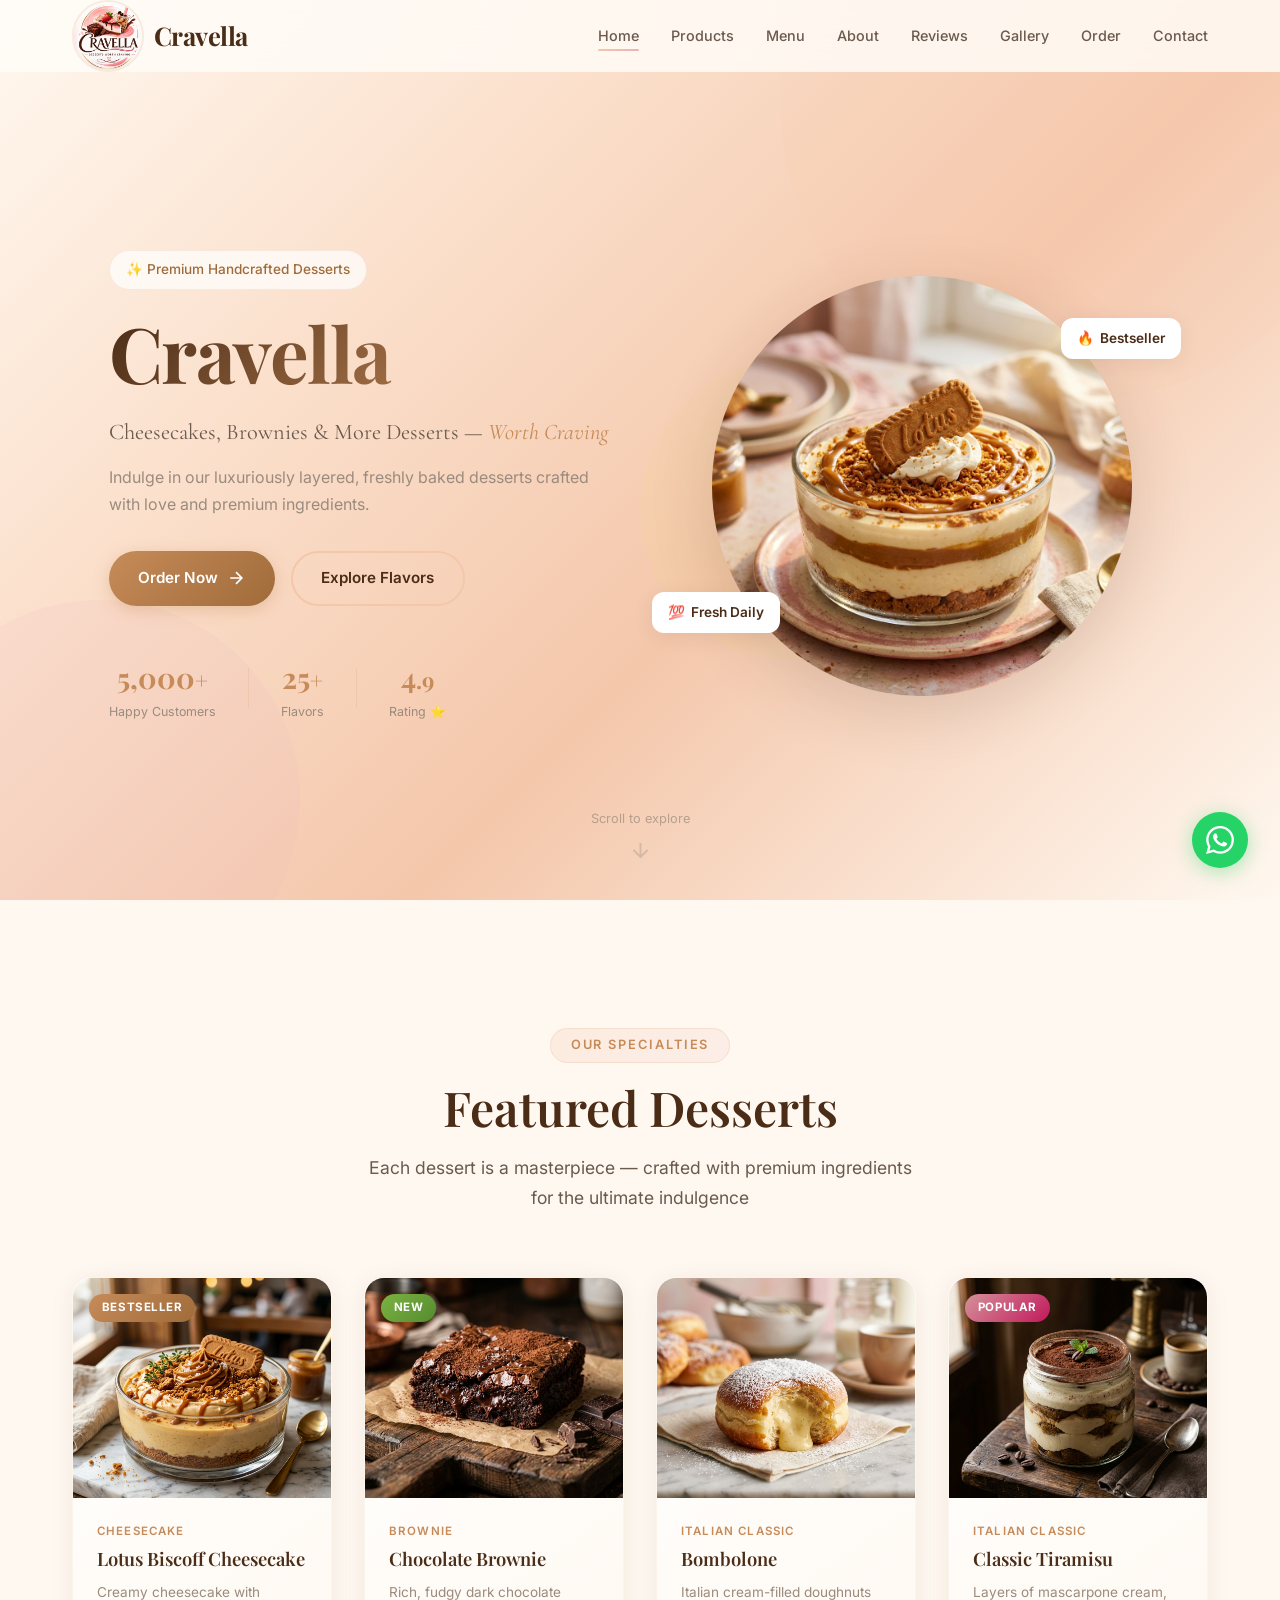
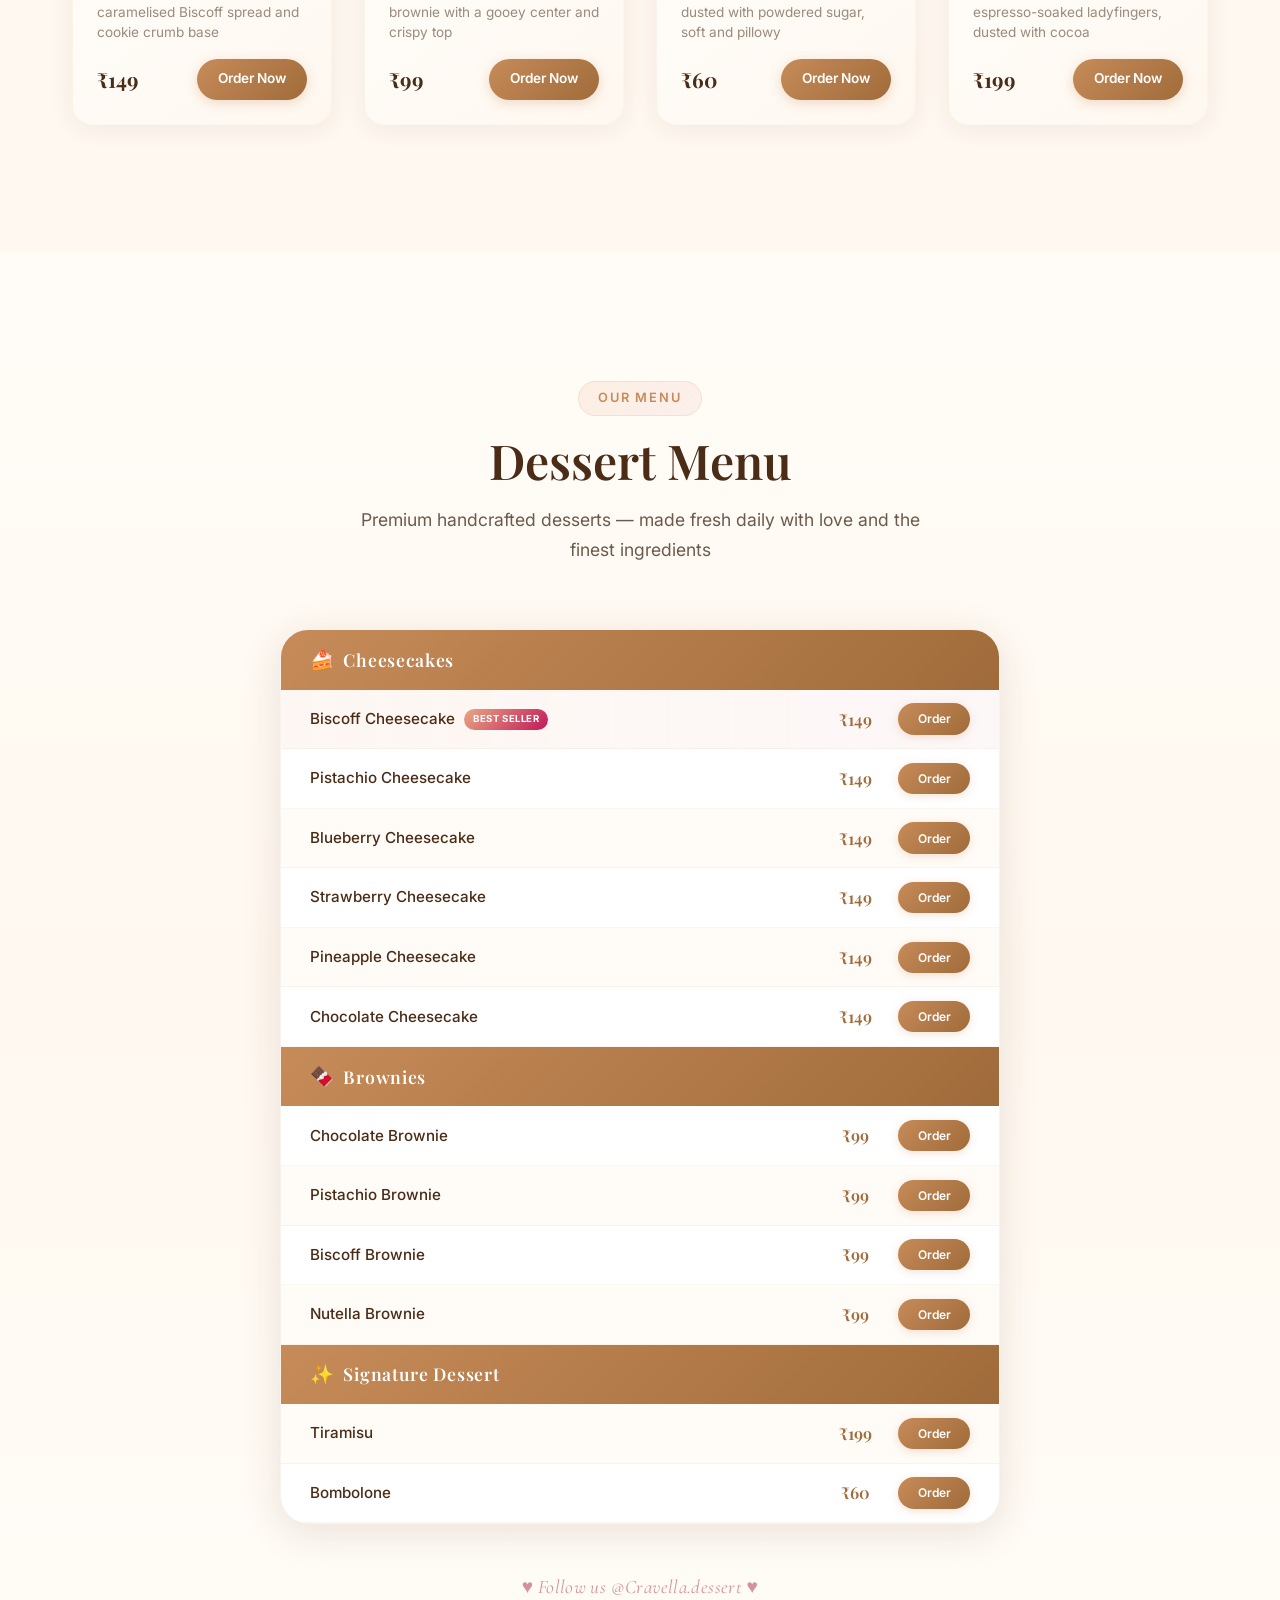
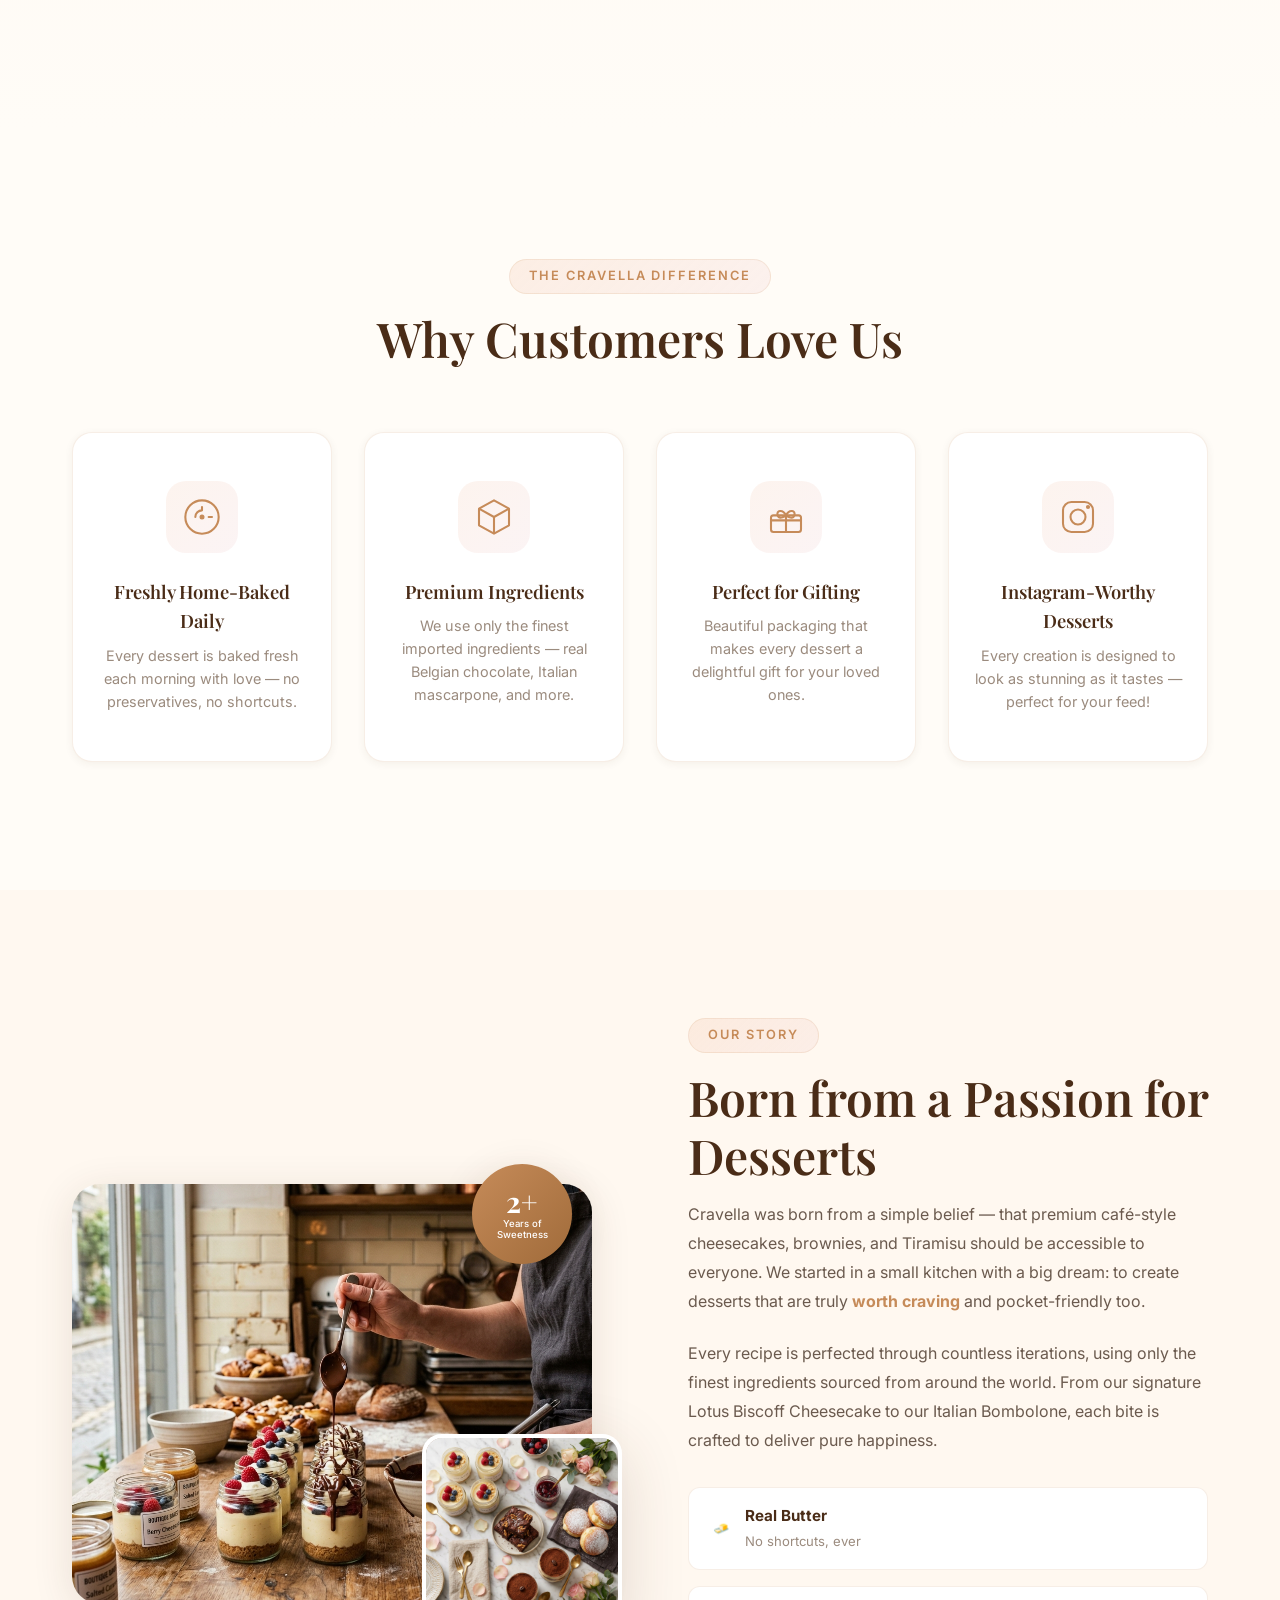
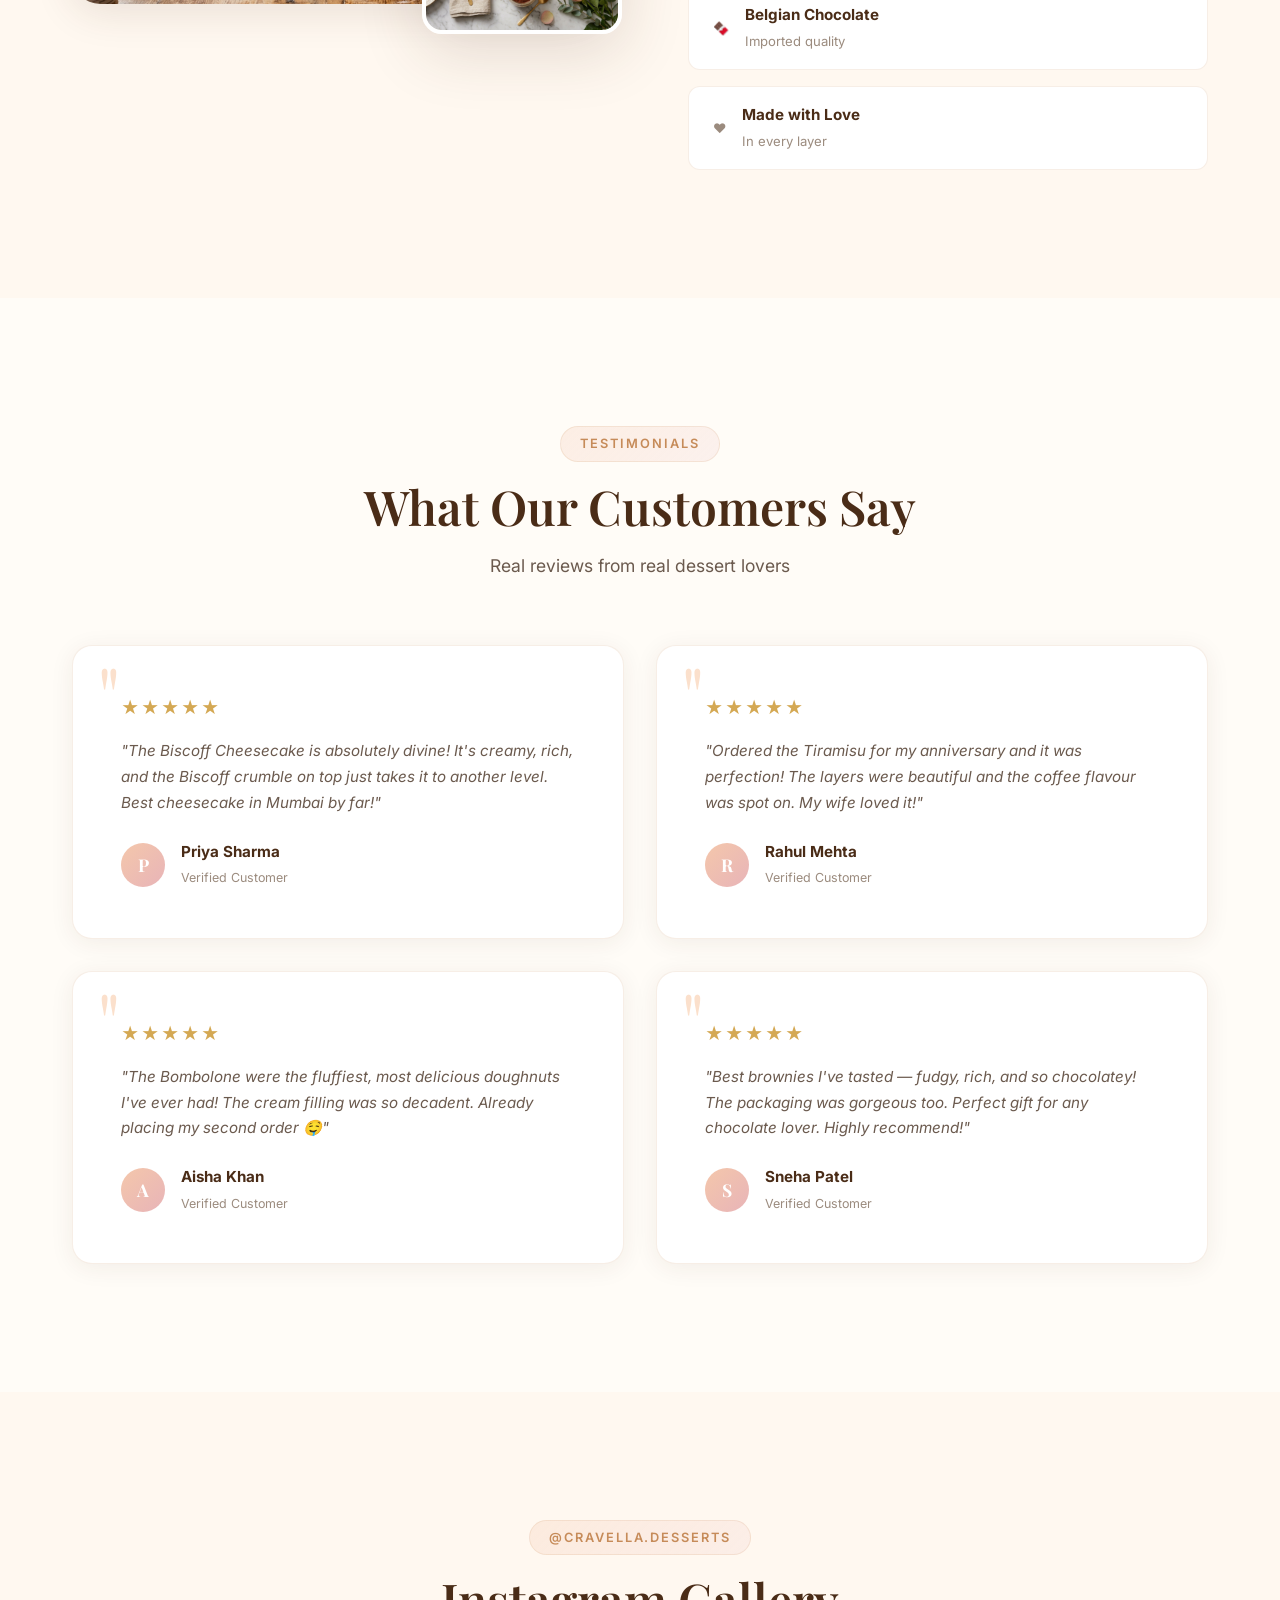
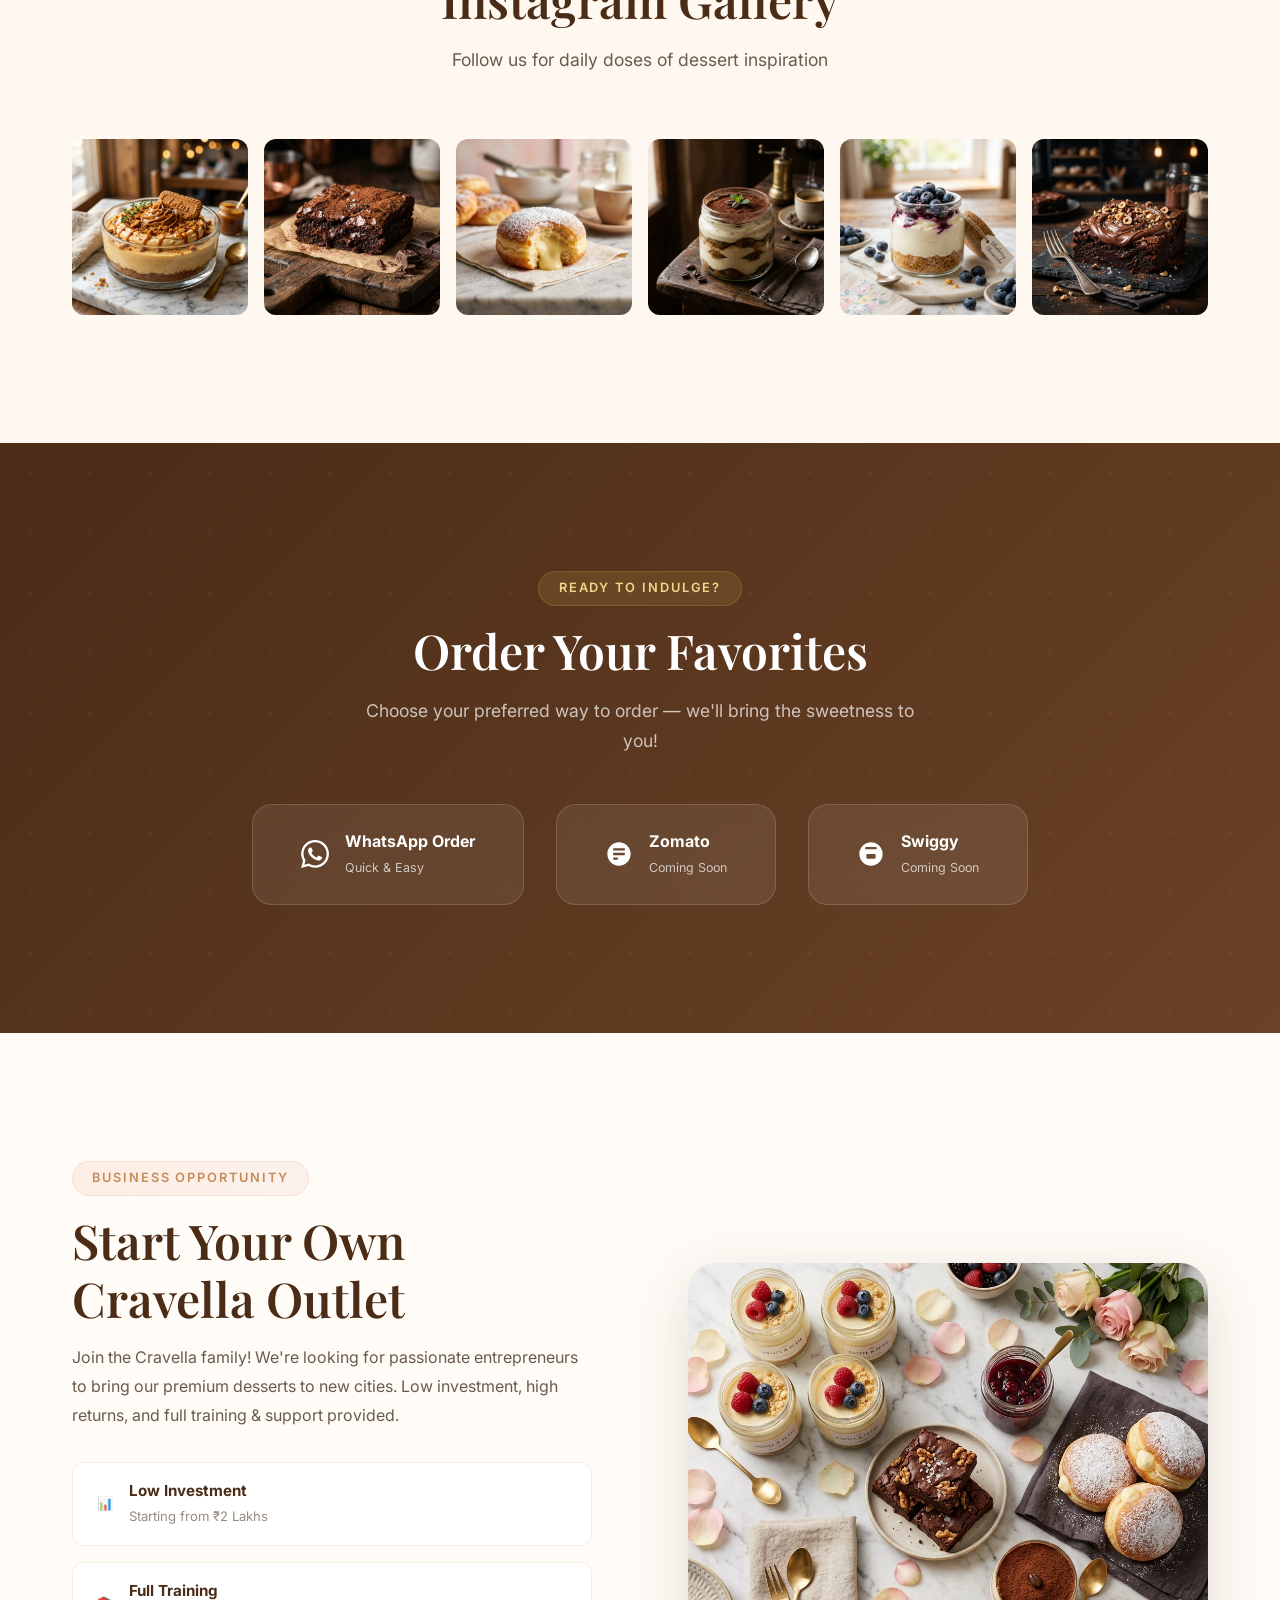
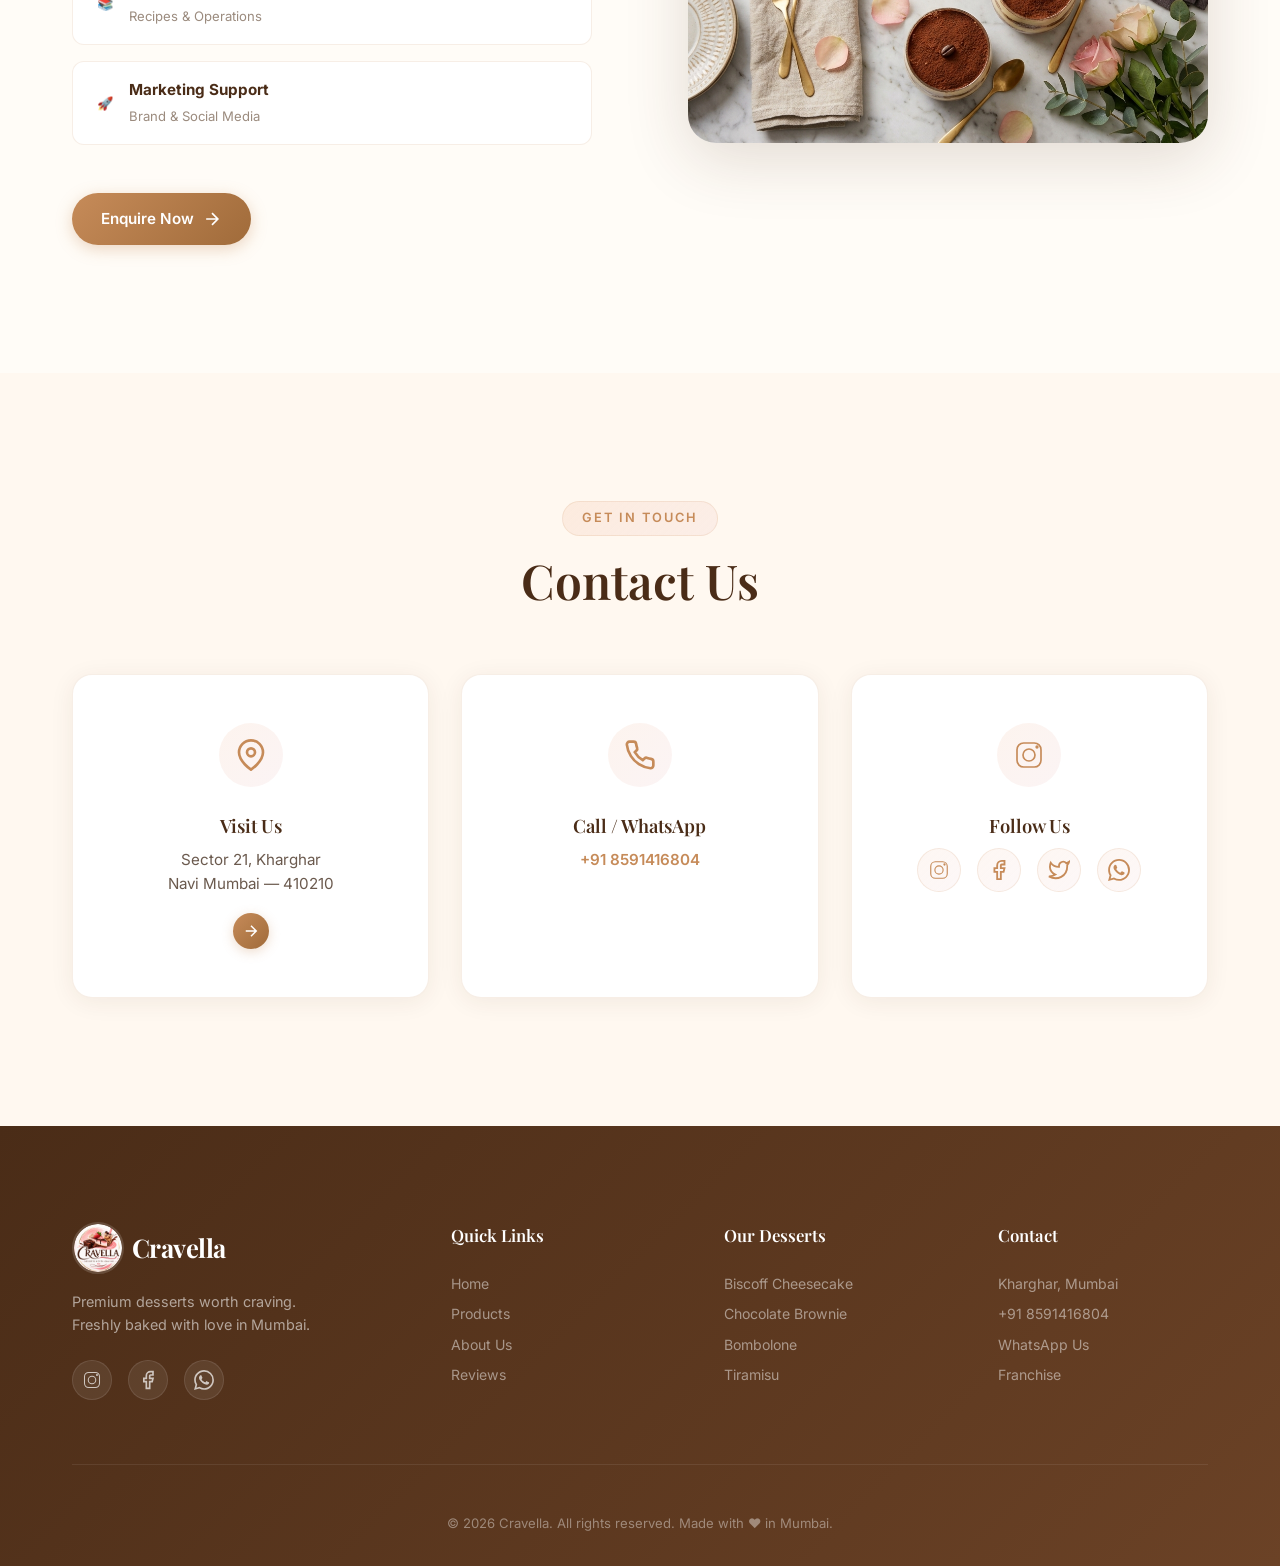
==== index.html @ a9c1497d "cravella start" ====
<!DOCTYPE html>
<html lang="en">
<head>
  <meta charset="UTF-8" />
  <meta name="viewport" content="width=device-width, initial-scale=1.0" />
  <title>Cravella — Premium Cheesecakes, Brownies & Desserts Worth Craving</title>
  <meta name="description" content="Cravella brings premium café-style cheesecakes, brownies, bombolone, tiramisu and cake bowls. Freshly home-baked daily with love in Kharghar, Mumbai." />
  <meta name="keywords" content="Cravella, cheesecake, brownies, bombolone, tiramisu, desserts, Mumbai, Kharghar, premium desserts" />
  <link rel="preconnect" href="https://fonts.googleapis.com" />
  <link rel="preconnect" href="https://fonts.gstatic.com" crossorigin />
  <link href="https://fonts.googleapis.com/css2?family=Playfair+Display:ital,wght@0,400;0,500;0,600;0,700;1,400;1,500&family=Inter:wght@300;400;500;600;700&family=Cormorant+Garamond:ital,wght@0,400;0,500;0,600;1,400;1,500&display=swap" rel="stylesheet" />
  <link rel="icon" type="image/png" href="assets/cravella_logo.png" />
  <link rel="stylesheet" href="style.css" />
</head>
<body>
  <!-- ========== NAVIGATION ========== -->
  <nav class="navbar" id="navbar">
    <div class="nav-container">
      <a href="#" class="nav-logo">
        <img src="assets/cravella_logo.png" alt="Cravella Logo" class="logo-img" />
        <span class="logo-text">Cravella</span>
      </a>
      <ul class="nav-links" id="navLinks">
        <li><a href="#home">Home</a></li>
        <li><a href="#products">Products</a></li>
        <li><a href="#menu">Menu</a></li>
        <li><a href="#about">About</a></li>
        <li><a href="#reviews">Reviews</a></li>
        <li><a href="#gallery">Gallery</a></li>
        <li><a href="#order">Order</a></li>
        <li><a href="#contact">Contact</a></li>
      </ul>
      <button class="nav-toggle" id="navToggle" aria-label="Toggle Navigation">
        <span class="bar"></span>
        <span class="bar"></span>
        <span class="bar"></span>
      </button>
    </div>
  </nav>

  <!-- ========== HERO SECTION ========== -->
  <section class="hero" id="home">
    <div class="hero-bg-shapes">
      <div class="shape shape-1"></div>
      <div class="shape shape-2"></div>
      <div class="shape shape-3"></div>
    </div>
    <div class="hero-container">
      <div class="hero-content">
        <div class="hero-badge animate-on-scroll">✨ Premium Handcrafted Desserts</div>
        <h1 class="hero-title animate-on-scroll">Cravella</h1>
        <p class="hero-subtitle animate-on-scroll">Cheesecakes, Brownies & More Desserts — <em>Worth Craving</em></p>
        <p class="hero-desc animate-on-scroll">Indulge in our luxuriously layered, freshly baked desserts crafted with love and premium ingredients.</p>
        <div class="hero-cta animate-on-scroll">
          <a href="#order" class="btn btn-primary" id="hero-order-btn">
            <span>Order Now</span>
            <svg width="20" height="20" viewBox="0 0 24 24" fill="none" stroke="currentColor" stroke-width="2"><path d="M5 12h14M12 5l7 7-7 7"/></svg>
          </a>
          <a href="#products" class="btn btn-secondary" id="hero-explore-btn">
            <span>Explore Flavors</span>
          </a>
        </div>
        <div class="hero-stats animate-on-scroll">
          <div class="stat">
            <span class="stat-number" data-count="5000">0</span><span class="stat-plus">+</span>
            <span class="stat-label">Happy Customers</span>
          </div>
          <div class="stat-divider"></div>
          <div class="stat">
            <span class="stat-number" data-count="25">0</span><span class="stat-plus">+</span>
            <span class="stat-label">Flavors</span>
          </div>
          <div class="stat-divider"></div>
          <div class="stat">
            <span class="stat-number" data-count="4">0</span><span class="stat-decimal">.9</span>
            <span class="stat-label">Rating ⭐</span>
          </div>
        </div>
      </div>
      <div class="hero-image animate-on-scroll">
        <div class="hero-image-wrapper">
          <img src="assets/hero_cheesecake.png" alt="Delicious Cravella Biscoff Cheesecake" loading="eager" />
          <div class="hero-image-glow"></div>
        </div>
        <div class="hero-floating-badge badge-1">
          <span>🔥</span> Bestseller
        </div>
        <div class="hero-floating-badge badge-2">
          <span>💯</span> Fresh Daily
        </div>
      </div>
    </div>
    <div class="hero-scroll-indicator">
      <span>Scroll to explore</span>
      <div class="scroll-arrow">
        <svg width="24" height="24" viewBox="0 0 24 24" fill="none" stroke="currentColor" stroke-width="2"><path d="M12 5v14M5 12l7 7 7-7"/></svg>
      </div>
    </div>
  </section>

  <!-- ========== FEATURED PRODUCTS ========== -->
  <section class="section products" id="products">
    <div class="container">
      <div class="section-header animate-on-scroll">
        <span class="section-tag">Our Specialties</span>
        <h2 class="section-title">Featured Desserts</h2>
        <p class="section-desc">Each dessert is a masterpiece — crafted with premium ingredients for the ultimate indulgence</p>
      </div>
      <div class="products-grid">

        <div class="product-card animate-on-scroll" id="product-biscoff">
          <div class="product-badge">Bestseller</div>
          <div class="product-image">
            <img src="assets/biscoff_cheesecake.png" alt="Lotus Biscoff Cheesecake" loading="lazy" />
            <div class="product-overlay">
              <button class="quick-view-btn">Quick View</button>
            </div>
          </div>
          <div class="product-info">
            <div class="product-category">Cheesecake</div>
            <h3 class="product-name">Lotus Biscoff Cheesecake</h3>
            <p class="product-desc">Creamy cheesecake with caramelised Biscoff spread and cookie crumb base</p>
            <div class="product-footer">
              <span class="product-price">₹149</span>
              <a href="https://wa.me/918591416804?text=Hi! I'd like to order Lotus Biscoff Cheesecake" class="btn btn-cart" target="_blank" rel="noopener">
                Order Now
              </a>
            </div>
          </div>
        </div>

        <div class="product-card animate-on-scroll" id="product-brownie">
          <div class="product-badge new-badge">New</div>
          <div class="product-image">
            <img src="assets/chocolate_brownie.png" alt="Chocolate Brownie" loading="lazy" />
            <div class="product-overlay">
              <button class="quick-view-btn">Quick View</button>
            </div>
          </div>
          <div class="product-info">
            <div class="product-category">Brownie</div>
            <h3 class="product-name">Chocolate Brownie</h3>
            <p class="product-desc">Rich, fudgy dark chocolate brownie with a gooey center and crispy top</p>
            <div class="product-footer">
              <span class="product-price">₹99</span>
              <a href="https://wa.me/918591416804?text=Hi! I'd like to order Chocolate Brownie" class="btn btn-cart" target="_blank" rel="noopener">
                Order Now
              </a>
            </div>
          </div>
        </div>

        <div class="product-card animate-on-scroll" id="product-bombolone">
          <div class="product-image">
            <img src="assets/bombolone.png" alt="Bombolone" loading="lazy" />
            <div class="product-overlay">
              <button class="quick-view-btn">Quick View</button>
            </div>
          </div>
          <div class="product-info">
            <div class="product-category">Italian Classic</div>
            <h3 class="product-name">Bombolone</h3>
            <p class="product-desc">Italian cream-filled doughnuts dusted with powdered sugar, soft and pillowy</p>
            <div class="product-footer">
              <span class="product-price">₹60</span>
              <a href="https://wa.me/918591416804?text=Hi! I'd like to order Bombolone" class="btn btn-cart" target="_blank" rel="noopener">
                Order Now
              </a>
            </div>
          </div>
        </div>

        <div class="product-card animate-on-scroll" id="product-tiramisu">
          <div class="product-badge popular-badge">Popular</div>
          <div class="product-image">
            <img src="assets/tiramisu.png" alt="Classic Tiramisu" loading="lazy" />
            <div class="product-overlay">
              <button class="quick-view-btn">Quick View</button>
            </div>
          </div>
          <div class="product-info">
            <div class="product-category">Italian Classic</div>
            <h3 class="product-name">Classic Tiramisu</h3>
            <p class="product-desc">Layers of mascarpone cream, espresso-soaked ladyfingers, dusted with cocoa</p>
            <div class="product-footer">
              <span class="product-price">₹199</span>
              <a href="https://wa.me/918591416804?text=Hi! I'd like to order Tiramisu" class="btn btn-cart" target="_blank" rel="noopener">
                Order Now
              </a>
            </div>
          </div>
        </div>

      </div>
    </div>
  </section>

  <!-- ========== FULL MENU ========== -->
  <section class="section menu" id="menu">
    <div class="container">
      <div class="section-header animate-on-scroll">
        <span class="section-tag">Our Menu</span>
        <h2 class="section-title">Dessert Menu</h2>
        <p class="section-desc">Premium handcrafted desserts — made fresh daily with love and the finest ingredients</p>
      </div>
      <div class="menu-card animate-on-scroll">

        <!-- CHEESECAKES Category -->
        <div class="menu-category-header" id="menu-cat-cheesecakes">
          <span class="menu-category-icon">🍰</span>
          <h3 class="menu-category-title">Cheesecakes</h3>
        </div>
        <div class="menu-item bestseller-item" id="menu-biscoff-cheesecake">
          <span class="menu-item-name">
            Biscoff Cheesecake
            <span class="menu-badge">Best Seller</span>
          </span>
          <span class="menu-item-price">₹149</span>
          <a href="https://wa.me/918591416804?text=Hi! I'd like to order Biscoff Cheesecake" class="menu-order-btn" target="_blank" rel="noopener">Order</a>
        </div>
        <div class="menu-item" id="menu-pistachio-cheesecake">
          <span class="menu-item-name">Pistachio Cheesecake</span>
          <span class="menu-item-price">₹149</span>
          <a href="https://wa.me/918591416804?text=Hi! I'd like to order Pistachio Cheesecake" class="menu-order-btn" target="_blank" rel="noopener">Order</a>
        </div>
        <div class="menu-item" id="menu-blueberry-cheesecake">
          <span class="menu-item-name">Blueberry Cheesecake</span>
          <span class="menu-item-price">₹149</span>
          <a href="https://wa.me/918591416804?text=Hi! I'd like to order Blueberry Cheesecake" class="menu-order-btn" target="_blank" rel="noopener">Order</a>
        </div>
        <div class="menu-item" id="menu-strawberry-cheesecake">
          <span class="menu-item-name">Strawberry Cheesecake</span>
          <span class="menu-item-price">₹149</span>
          <a href="https://wa.me/918591416804?text=Hi! I'd like to order Strawberry Cheesecake" class="menu-order-btn" target="_blank" rel="noopener">Order</a>
        </div>
        <div class="menu-item" id="menu-pineapple-cheesecake">
          <span class="menu-item-name">Pineapple Cheesecake</span>
          <span class="menu-item-price">₹149</span>
          <a href="https://wa.me/918591416804?text=Hi! I'd like to order Pineapple Cheesecake" class="menu-order-btn" target="_blank" rel="noopener">Order</a>
        </div>
        <div class="menu-item" id="menu-chocolate-cheesecake">
          <span class="menu-item-name">Chocolate Cheesecake</span>
          <span class="menu-item-price">₹149</span>
          <a href="https://wa.me/918591416804?text=Hi! I'd like to order Chocolate Cheesecake" class="menu-order-btn" target="_blank" rel="noopener">Order</a>
        </div>

        <!-- BROWNIES Category -->
        <div class="menu-category-header" id="menu-cat-brownies">
          <span class="menu-category-icon">🍫</span>
          <h3 class="menu-category-title">Brownies</h3>
        </div>
        <div class="menu-item" id="menu-chocolate-brownie">
          <span class="menu-item-name">Chocolate Brownie</span>
          <span class="menu-item-price">₹99</span>
          <a href="https://wa.me/918591416804?text=Hi! I'd like to order Chocolate Brownie" class="menu-order-btn" target="_blank" rel="noopener">Order</a>
        </div>
        <div class="menu-item" id="menu-pistachio-brownie">
          <span class="menu-item-name">Pistachio Brownie</span>
          <span class="menu-item-price">₹99</span>
          <a href="https://wa.me/918591416804?text=Hi! I'd like to order Pistachio Brownie" class="menu-order-btn" target="_blank" rel="noopener">Order</a>
        </div>
        <div class="menu-item" id="menu-biscoff-brownie">
          <span class="menu-item-name">Biscoff Brownie</span>
          <span class="menu-item-price">₹99</span>
          <a href="https://wa.me/918591416804?text=Hi! I'd like to order Biscoff Brownie" class="menu-order-btn" target="_blank" rel="noopener">Order</a>
        </div>
        <div class="menu-item" id="menu-nutella-brownie">
          <span class="menu-item-name">Nutella Brownie</span>
          <span class="menu-item-price">₹99</span>
          <a href="https://wa.me/918591416804?text=Hi! I'd like to order Nutella Brownie" class="menu-order-btn" target="_blank" rel="noopener">Order</a>
        </div>

        <!-- SIGNATURE DESSERT Category -->
        <div class="menu-category-header" id="menu-cat-signature">
          <span class="menu-category-icon">✨</span>
          <h3 class="menu-category-title">Signature Dessert</h3>
        </div>
        <div class="menu-item" id="menu-tiramisu">
          <span class="menu-item-name">Tiramisu</span>
          <span class="menu-item-price">₹199</span>
          <a href="https://wa.me/918591416804?text=Hi! I'd like to order Tiramisu" class="menu-order-btn" target="_blank" rel="noopener">Order</a>
        </div>
        <div class="menu-item" id="menu-bombolone">
          <span class="menu-item-name">Bombolone</span>
          <span class="menu-item-price">₹60</span>
          <a href="https://wa.me/918591416804?text=Hi! I'd like to order Bombolone" class="menu-order-btn" target="_blank" rel="noopener">Order</a>
        </div>

      </div>
      <p class="menu-footer-note animate-on-scroll">♥ Follow us @Cravella.dessert ♥</p>
    </div>
  </section>

  <!-- ========== WHY CUSTOMERS LOVE US ========== -->
  <section class="section why-us" id="why-us">
    <div class="container">
      <div class="section-header animate-on-scroll">
        <span class="section-tag">The Cravella Difference</span>
        <h2 class="section-title">Why Customers Love Us</h2>
      </div>
      <div class="features-grid">
        <div class="feature-card animate-on-scroll" id="feature-fresh">
          <div class="feature-icon">
            <svg width="40" height="40" viewBox="0 0 48 48" fill="none"><circle cx="24" cy="24" r="20" stroke="currentColor" stroke-width="2.5"/><path d="M16 24c0-4.4 3.6-8 8-8M24 12v4M32 24h4" stroke="currentColor" stroke-width="2.5" stroke-linecap="round"/><circle cx="24" cy="24" r="3" fill="currentColor"/></svg>
          </div>
          <h3>Freshly Home-Baked Daily</h3>
          <p>Every dessert is baked fresh each morning with love — no preservatives, no shortcuts.</p>
        </div>
        <div class="feature-card animate-on-scroll" id="feature-ingredients">
          <div class="feature-icon">
            <svg width="40" height="40" viewBox="0 0 48 48" fill="none"><path d="M24 4L6 14v20l18 10 18-10V14L24 4z" stroke="currentColor" stroke-width="2.5" stroke-linejoin="round"/><path d="M6 14l18 10M24 24v20M42 14L24 24" stroke="currentColor" stroke-width="2.5"/></svg>
          </div>
          <h3>Premium Ingredients</h3>
          <p>We use only the finest imported ingredients — real Belgian chocolate, Italian mascarpone, and more.</p>
        </div>
        <div class="feature-card animate-on-scroll" id="feature-gifting">
          <div class="feature-icon">
            <svg width="40" height="40" viewBox="0 0 48 48" fill="none"><rect x="6" y="22" width="36" height="20" rx="3" stroke="currentColor" stroke-width="2.5"/><path d="M24 22v20M6 28h36" stroke="currentColor" stroke-width="2.5"/><path d="M24 22c-4-8-12-6-10 0 2 6 10 0 10 0zM24 22c4-8 12-6 10 0-2 6-10 0-10 0z" stroke="currentColor" stroke-width="2.5" fill="none"/></svg>
          </div>
          <h3>Perfect for Gifting</h3>
          <p>Beautiful packaging that makes every dessert a delightful gift for your loved ones.</p>
        </div>
        <div class="feature-card animate-on-scroll" id="feature-instagram">
          <div class="feature-icon">
            <svg width="40" height="40" viewBox="0 0 48 48" fill="none"><rect x="6" y="6" width="36" height="36" rx="10" stroke="currentColor" stroke-width="2.5"/><circle cx="24" cy="24" r="9" stroke="currentColor" stroke-width="2.5"/><circle cx="36" cy="12" r="2.5" fill="currentColor"/></svg>
          </div>
          <h3>Instagram-Worthy Desserts</h3>
          <p>Every creation is designed to look as stunning as it tastes — perfect for your feed!</p>
        </div>
      </div>
    </div>
  </section>

  <!-- ========== ABOUT SECTION ========== -->
  <section class="section about" id="about">
    <div class="container">
      <div class="about-grid">
        <div class="about-images animate-on-scroll">
          <div class="about-img-main">
            <img src="assets/about_bakery.png" alt="Cravella Story" loading="lazy" />
          </div>
          <div class="about-img-secondary">
            <img src="assets/gallery_spread.png" alt="Cravella Kitchen" loading="lazy" />
          </div>
          <div class="about-experience-badge">
            <span class="exp-number">2+</span>
            <span class="exp-text">Years of<br/>Sweetness</span>
          </div>
        </div>
        <div class="about-content animate-on-scroll">
          <span class="section-tag">Our Story</span>
          <h2 class="section-title">Born from a Passion for Desserts</h2>
          <p class="about-text">
            Cravella was born from a simple belief — that premium café-style cheesecakes, brownies, and Tiramisu should be accessible to everyone. We started in a small kitchen with a big dream: to create desserts that are truly <strong>worth craving</strong> and pocket-friendly too.
          </p>
          <p class="about-text">
            Every recipe is perfected through countless iterations, using only the finest ingredients sourced from around the world. From our signature Lotus Biscoff Cheesecake to our Italian Bombolone, each bite is crafted to deliver pure happiness.
          </p>
          <div class="about-values">
            <div class="value-item">
              <span class="value-icon">🧈</span>
              <div>
                <strong>Real Butter</strong>
                <span>No shortcuts, ever</span>
              </div>
            </div>
            <div class="value-item">
              <span class="value-icon">🍫</span>
              <div>
                <strong>Belgian Chocolate</strong>
                <span>Imported quality</span>
              </div>
            </div>
            <div class="value-item">
              <span class="value-icon">❤️</span>
              <div>
                <strong>Made with Love</strong>
                <span>In every layer</span>
              </div>
            </div>
          </div>
        </div>
      </div>
    </div>
  </section>

  <!-- ========== CUSTOMER REVIEWS ========== -->
  <section class="section reviews" id="reviews">
    <div class="container">
      <div class="section-header animate-on-scroll">
        <span class="section-tag">Testimonials</span>
        <h2 class="section-title">What Our Customers Say</h2>
        <p class="section-desc">Real reviews from real dessert lovers</p>
      </div>
      <div class="reviews-grid">
        <div class="review-card animate-on-scroll" id="review-1">
          <div class="review-stars">★★★★★</div>
          <p class="review-text">"The Biscoff Cheesecake is absolutely divine! It's creamy, rich, and the Biscoff crumble on top just takes it to another level. Best cheesecake in Mumbai by far!"</p>
          <div class="review-author">
            <div class="review-avatar">P</div>
            <div>
              <strong>Priya Sharma</strong>
              <span>Verified Customer</span>
            </div>
          </div>
        </div>
        <div class="review-card animate-on-scroll" id="review-2">
          <div class="review-stars">★★★★★</div>
          <p class="review-text">"Ordered the Tiramisu for my anniversary and it was perfection! The layers were beautiful and the coffee flavour was spot on. My wife loved it!"</p>
          <div class="review-author">
            <div class="review-avatar">R</div>
            <div>
              <strong>Rahul Mehta</strong>
              <span>Verified Customer</span>
            </div>
          </div>
        </div>
        <div class="review-card animate-on-scroll" id="review-3">
          <div class="review-stars">★★★★★</div>
          <p class="review-text">"The Bombolone were the fluffiest, most delicious doughnuts I've ever had! The cream filling was so decadent. Already placing my second order 🤤"</p>
          <div class="review-author">
            <div class="review-avatar">A</div>
            <div>
              <strong>Aisha Khan</strong>
              <span>Verified Customer</span>
            </div>
          </div>
        </div>
        <div class="review-card animate-on-scroll" id="review-4">
          <div class="review-stars">★★★★★</div>
          <p class="review-text">"Best brownies I've tasted — fudgy, rich, and so chocolatey! The packaging was gorgeous too. Perfect gift for any chocolate lover. Highly recommend!"</p>
          <div class="review-author">
            <div class="review-avatar">S</div>
            <div>
              <strong>Sneha Patel</strong>
              <span>Verified Customer</span>
            </div>
          </div>
        </div>
      </div>
    </div>
  </section>

  <!-- ========== INSTAGRAM GALLERY ========== -->
  <section class="section gallery" id="gallery">
    <div class="container">
      <div class="section-header animate-on-scroll">
        <span class="section-tag">@cravella.desserts</span>
        <h2 class="section-title">Instagram Gallery</h2>
        <p class="section-desc">Follow us for daily doses of dessert inspiration</p>
      </div>
      <div class="gallery-grid animate-on-scroll">
        <a href="#" class="gallery-item" id="gallery-1">
          <img src="assets/biscoff_cheesecake.png" alt="Biscoff Cheesecake" loading="lazy" />
          <div class="gallery-overlay">
            <svg width="28" height="28" viewBox="0 0 48 48" fill="none"><rect x="6" y="6" width="36" height="36" rx="10" stroke="white" stroke-width="2.5"/><circle cx="24" cy="24" r="9" stroke="white" stroke-width="2.5"/><circle cx="36" cy="12" r="2.5" fill="white"/></svg>
          </div>
        </a>
        <a href="#" class="gallery-item" id="gallery-2">
          <img src="assets/chocolate_brownie.png" alt="Chocolate Brownie" loading="lazy" />
          <div class="gallery-overlay">
            <svg width="28" height="28" viewBox="0 0 48 48" fill="none"><rect x="6" y="6" width="36" height="36" rx="10" stroke="white" stroke-width="2.5"/><circle cx="24" cy="24" r="9" stroke="white" stroke-width="2.5"/><circle cx="36" cy="12" r="2.5" fill="white"/></svg>
          </div>
        </a>
        <a href="#" class="gallery-item" id="gallery-3">
          <img src="assets/bombolone.png" alt="Bombolone" loading="lazy" />
          <div class="gallery-overlay">
            <svg width="28" height="28" viewBox="0 0 48 48" fill="none"><rect x="6" y="6" width="36" height="36" rx="10" stroke="white" stroke-width="2.5"/><circle cx="24" cy="24" r="9" stroke="white" stroke-width="2.5"/><circle cx="36" cy="12" r="2.5" fill="white"/></svg>
          </div>
        </a>
        <a href="#" class="gallery-item" id="gallery-4">
          <img src="assets/tiramisu.png" alt="Tiramisu" loading="lazy" />
          <div class="gallery-overlay">
            <svg width="28" height="28" viewBox="0 0 48 48" fill="none"><rect x="6" y="6" width="36" height="36" rx="10" stroke="white" stroke-width="2.5"/><circle cx="24" cy="24" r="9" stroke="white" stroke-width="2.5"/><circle cx="36" cy="12" r="2.5" fill="white"/></svg>
          </div>
        </a>
        <a href="#" class="gallery-item" id="gallery-5">
          <img src="assets/gallery_blueberry.png" alt="Blueberry Cheesecake" loading="lazy" />
          <div class="gallery-overlay">
            <svg width="28" height="28" viewBox="0 0 48 48" fill="none"><rect x="6" y="6" width="36" height="36" rx="10" stroke="white" stroke-width="2.5"/><circle cx="24" cy="24" r="9" stroke="white" stroke-width="2.5"/><circle cx="36" cy="12" r="2.5" fill="white"/></svg>
          </div>
        </a>
        <a href="#" class="gallery-item" id="gallery-6">
          <img src="assets/gallery_nutella_brownie.png" alt="Nutella Brownie" loading="lazy" />
          <div class="gallery-overlay">
            <svg width="28" height="28" viewBox="0 0 48 48" fill="none"><rect x="6" y="6" width="36" height="36" rx="10" stroke="white" stroke-width="2.5"/><circle cx="24" cy="24" r="9" stroke="white" stroke-width="2.5"/><circle cx="36" cy="12" r="2.5" fill="white"/></svg>
          </div>
        </a>
      </div>
    </div>
  </section>

  <!-- ========== ORDER SECTION ========== -->
  <section class="section order" id="order">
    <div class="container">
      <div class="order-content animate-on-scroll">
        <span class="section-tag">Ready to Indulge?</span>
        <h2 class="section-title">Order Your Favorites</h2>
        <p class="section-desc">Choose your preferred way to order — we'll bring the sweetness to you!</p>
        <div class="order-buttons">
          <a href="https://wa.me/918591416804?text=Hi! I'd like to place an order from Cravella 🍰" class="order-btn whatsapp-btn" id="order-whatsapp" target="_blank" rel="noopener">
            <svg width="28" height="28" viewBox="0 0 24 24" fill="currentColor"><path d="M17.472 14.382c-.297-.149-1.758-.867-2.03-.967-.273-.099-.471-.148-.67.15-.197.297-.767.966-.94 1.164-.173.199-.347.223-.644.075-.297-.15-1.255-.463-2.39-1.475-.883-.788-1.48-1.761-1.653-2.059-.173-.297-.018-.458.13-.606.134-.133.298-.347.446-.52.149-.174.198-.298.298-.497.099-.198.05-.371-.025-.52-.075-.149-.669-1.612-.916-2.207-.242-.579-.487-.5-.669-.51-.173-.008-.371-.01-.57-.01-.198 0-.52.074-.792.372-.272.297-1.04 1.016-1.04 2.479 0 1.462 1.065 2.875 1.213 3.074.149.198 2.096 3.2 5.077 4.487.709.306 1.262.489 1.694.625.712.227 1.36.195 1.871.118.571-.085 1.758-.719 2.006-1.413.248-.694.248-1.289.173-1.413-.074-.124-.272-.198-.57-.347m-5.421 7.403h-.004a9.87 9.87 0 01-5.031-1.378l-.361-.214-3.741.982.998-3.648-.235-.374a9.86 9.86 0 01-1.51-5.26c.001-5.45 4.436-9.884 9.888-9.884 2.64 0 5.122 1.03 6.988 2.898a9.825 9.825 0 012.893 6.994c-.003 5.45-4.437 9.884-9.885 9.884m8.413-18.297A11.815 11.815 0 0012.05 0C5.495 0 .16 5.335.157 11.892c0 2.096.547 4.142 1.588 5.945L.057 24l6.305-1.654a11.882 11.882 0 005.683 1.448h.005c6.554 0 11.89-5.335 11.893-11.893a11.821 11.821 0 00-3.48-8.413z"/></svg>
            <div>
              <strong>WhatsApp Order</strong>
              <span>Quick & Easy</span>
            </div>
          </a>
          <a href="#" class="order-btn zomato-btn" id="order-zomato">
            <svg width="28" height="28" viewBox="0 0 24 24" fill="currentColor"><path d="M12 2C6.48 2 2 6.48 2 12s4.48 10 10 10 10-4.48 10-10S17.52 2 12 2zm-1 15H7v-2h4v2zm6-4H7v-2h10v2zm0-4H7V7h10v2z"/></svg>
            <div>
              <strong>Zomato</strong>
              <span>Coming Soon</span>
            </div>
          </a>
          <a href="#" class="order-btn swiggy-btn" id="order-swiggy">
            <svg width="28" height="28" viewBox="0 0 24 24" fill="currentColor"><path d="M12 2C6.48 2 2 6.48 2 12s4.48 10 10 10 10-4.48 10-10S17.52 2 12 2zm3 14H9c-.55 0-1-.45-1-1v-2c0-.55.45-1 1-1h6c.55 0 1 .45 1 1v2c0 .55-.45 1-1 1zm1-8H8c-.55 0-1-.45-1-1s.45-1 1-1h8c.55 0 1 .45 1 1s-.45 1-1 1z"/></svg>
            <div>
              <strong>Swiggy</strong>
              <span>Coming Soon</span>
            </div>
          </a>
        </div>
      </div>
    </div>
  </section>

  <!-- ========== FRANCHISE SECTION ========== -->
  <section class="section franchise" id="franchise">
    <div class="container">
      <div class="franchise-content animate-on-scroll">
        <div class="franchise-text">
          <span class="section-tag">Business Opportunity</span>
          <h2 class="section-title">Start Your Own Cravella Outlet</h2>
          <p class="franchise-desc">
            Join the Cravella family! We're looking for passionate entrepreneurs to bring our premium desserts to new cities. Low investment, high returns, and full training & support provided.
          </p>
          <div class="franchise-highlights">
            <div class="franchise-item">
              <span class="franchise-icon">📊</span>
              <div>
                <strong>Low Investment</strong>
                <span>Starting from ₹2 Lakhs</span>
              </div>
            </div>
            <div class="franchise-item">
              <span class="franchise-icon">📚</span>
              <div>
                <strong>Full Training</strong>
                <span>Recipes & Operations</span>
              </div>
            </div>
            <div class="franchise-item">
              <span class="franchise-icon">🚀</span>
              <div>
                <strong>Marketing Support</strong>
                <span>Brand & Social Media</span>
              </div>
            </div>
          </div>
          <a href="https://wa.me/918591416804?text=Hi! I'm interested in the Cravella franchise opportunity" class="btn btn-primary franchise-cta" id="franchise-cta" target="_blank" rel="noopener">
            <span>Enquire Now</span>
            <svg width="20" height="20" viewBox="0 0 24 24" fill="none" stroke="currentColor" stroke-width="2"><path d="M5 12h14M12 5l7 7-7 7"/></svg>
          </a>
        </div>
        <div class="franchise-visual">
          <img src="assets/gallery_spread.png" alt="Start a Cravella Franchise" loading="lazy" />
        </div>
      </div>
    </div>
  </section>

  <!-- ========== CONTACT SECTION ========== -->
  <section class="section contact" id="contact">
    <div class="container">
      <div class="section-header animate-on-scroll">
        <span class="section-tag">Get in Touch</span>
        <h2 class="section-title">Contact Us</h2>
      </div>
      <div class="contact-grid animate-on-scroll">
        <a href="location.html" class="contact-card contact-card-link" id="contact-location">
          <div class="contact-icon">
            <svg width="32" height="32" viewBox="0 0 24 24" fill="none" stroke="currentColor" stroke-width="2"><path d="M21 10c0 7-9 13-9 13s-9-6-9-13a9 9 0 0118 0z"/><circle cx="12" cy="10" r="3"/></svg>
          </div>
          <h3>Visit Us</h3>
          <p>Sector 21, Kharghar<br/>Navi Mumbai — 410210</p>
          <span class="visit-us-arrow">
            <svg width="18" height="18" viewBox="0 0 24 24" fill="none" stroke="currentColor" stroke-width="2"><path d="M5 12h14M12 5l7 7-7 7"/></svg>
          </span>
        </a>
        <div class="contact-card" id="contact-phone">
          <div class="contact-icon">
            <svg width="32" height="32" viewBox="0 0 24 24" fill="none" stroke="currentColor" stroke-width="2"><path d="M22 16.92v3a2 2 0 01-2.18 2 19.79 19.79 0 01-8.63-3.07 19.5 19.5 0 01-6-6 19.79 19.79 0 01-3.07-8.67A2 2 0 014.11 2h3a2 2 0 012 1.72c.127.96.361 1.903.7 2.81a2 2 0 01-.45 2.11L8.09 9.91a16 16 0 006 6l1.27-1.27a2 2 0 012.11-.45c.907.339 1.85.573 2.81.7A2 2 0 0122 16.92z"/></svg>
          </div>
          <h3>Call / WhatsApp</h3>
          <p><a href="tel:+918591416804">+91 8591416804</a></p>
        </div>
        <div class="contact-card" id="contact-social">
          <div class="contact-icon">
            <svg width="32" height="32" viewBox="0 0 48 48" fill="none"><rect x="6" y="6" width="36" height="36" rx="10" stroke="currentColor" stroke-width="2.5"/><circle cx="24" cy="24" r="9" stroke="currentColor" stroke-width="2.5"/><circle cx="36" cy="12" r="2.5" fill="currentColor"/></svg>
          </div>
          <h3>Follow Us</h3>
          <div class="social-links">
            <a href="#" class="social-link" aria-label="Instagram" id="social-instagram">
              <svg width="22" height="22" viewBox="0 0 48 48" fill="none"><rect x="6" y="6" width="36" height="36" rx="10" stroke="currentColor" stroke-width="2.5"/><circle cx="24" cy="24" r="9" stroke="currentColor" stroke-width="2.5"/><circle cx="36" cy="12" r="2.5" fill="currentColor"/></svg>
            </a>
            <a href="#" class="social-link" aria-label="Facebook" id="social-facebook">
              <svg width="22" height="22" viewBox="0 0 24 24" fill="none" stroke="currentColor" stroke-width="2"><path d="M18 2h-3a5 5 0 00-5 5v3H7v4h3v8h4v-8h3l1-4h-4V7a1 1 0 011-1h3z"/></svg>
            </a>
            <a href="#" class="social-link" aria-label="Twitter" id="social-twitter">
              <svg width="22" height="22" viewBox="0 0 24 24" fill="none" stroke="currentColor" stroke-width="2"><path d="M23 3a10.9 10.9 0 01-3.14 1.53 4.48 4.48 0 00-7.86 3v1A10.66 10.66 0 013 4s-4 9 5 13a11.64 11.64 0 01-7 2c9 5 20 0 20-11.5a4.5 4.5 0 00-.08-.83A7.72 7.72 0 0023 3z"/></svg>
            </a>
            <a href="https://wa.me/918591416804" class="social-link" aria-label="WhatsApp" id="social-whatsapp" target="_blank" rel="noopener">
              <svg width="22" height="22" viewBox="0 0 24 24" fill="currentColor"><path d="M17.472 14.382c-.297-.149-1.758-.867-2.03-.967-.273-.099-.471-.148-.67.15-.197.297-.767.966-.94 1.164-.173.199-.347.223-.644.075-.297-.15-1.255-.463-2.39-1.475-.883-.788-1.48-1.761-1.653-2.059-.173-.297-.018-.458.13-.606.134-.133.298-.347.446-.52.149-.174.198-.298.298-.497.099-.198.05-.371-.025-.52-.075-.149-.669-1.612-.916-2.207-.242-.579-.487-.5-.669-.51-.173-.008-.371-.01-.57-.01-.198 0-.52.074-.792.372-.272.297-1.04 1.016-1.04 2.479 0 1.462 1.065 2.875 1.213 3.074.149.198 2.096 3.2 5.077 4.487.709.306 1.262.489 1.694.625.712.227 1.36.195 1.871.118.571-.085 1.758-.719 2.006-1.413.248-.694.248-1.289.173-1.413-.074-.124-.272-.198-.57-.347m-5.421 7.403h-.004a9.87 9.87 0 01-5.031-1.378l-.361-.214-3.741.982.998-3.648-.235-.374a9.86 9.86 0 01-1.51-5.26c.001-5.45 4.436-9.884 9.888-9.884 2.64 0 5.122 1.03 6.988 2.898a9.825 9.825 0 012.893 6.994c-.003 5.45-4.437 9.884-9.885 9.884m8.413-18.297A11.815 11.815 0 0012.05 0C5.495 0 .16 5.335.157 11.892c0 2.096.547 4.142 1.588 5.945L.057 24l6.305-1.654a11.882 11.882 0 005.683 1.448h.005c6.554 0 11.89-5.335 11.893-11.893a11.821 11.821 0 00-3.48-8.413z"/></svg>
            </a>
          </div>
        </div>
      </div>
    </div>
  </section>

  <!-- ========== FOOTER ========== -->
  <footer class="footer">
    <div class="container">
      <div class="footer-grid">
        <div class="footer-brand">
          <a href="#" class="footer-logo">
            <img src="assets/cravella_logo.png" alt="Cravella Logo" class="logo-img footer-logo-img" />
            <span class="logo-text">Cravella</span>
          </a>
          <p class="footer-tagline">Premium desserts worth craving.<br/>Freshly baked with love in Mumbai.</p>
          <div class="footer-social">
            <a href="#" aria-label="Instagram">
              <svg width="20" height="20" viewBox="0 0 48 48" fill="none"><rect x="6" y="6" width="36" height="36" rx="10" stroke="currentColor" stroke-width="2.5"/><circle cx="24" cy="24" r="9" stroke="currentColor" stroke-width="2.5"/><circle cx="36" cy="12" r="2.5" fill="currentColor"/></svg>
            </a>
            <a href="#" aria-label="Facebook">
              <svg width="20" height="20" viewBox="0 0 24 24" fill="none" stroke="currentColor" stroke-width="2"><path d="M18 2h-3a5 5 0 00-5 5v3H7v4h3v8h4v-8h3l1-4h-4V7a1 1 0 011-1h3z"/></svg>
            </a>
            <a href="https://wa.me/918591416804" aria-label="WhatsApp" target="_blank" rel="noopener">
              <svg width="20" height="20" viewBox="0 0 24 24" fill="currentColor"><path d="M17.472 14.382c-.297-.149-1.758-.867-2.03-.967-.273-.099-.471-.148-.67.15-.197.297-.767.966-.94 1.164-.173.199-.347.223-.644.075-.297-.15-1.255-.463-2.39-1.475-.883-.788-1.48-1.761-1.653-2.059-.173-.297-.018-.458.13-.606.134-.133.298-.347.446-.52.149-.174.198-.298.298-.497.099-.198.05-.371-.025-.52-.075-.149-.669-1.612-.916-2.207-.242-.579-.487-.5-.669-.51-.173-.008-.371-.01-.57-.01-.198 0-.52.074-.792.372-.272.297-1.04 1.016-1.04 2.479 0 1.462 1.065 2.875 1.213 3.074.149.198 2.096 3.2 5.077 4.487.709.306 1.262.489 1.694.625.712.227 1.36.195 1.871.118.571-.085 1.758-.719 2.006-1.413.248-.694.248-1.289.173-1.413-.074-.124-.272-.198-.57-.347m-5.421 7.403h-.004a9.87 9.87 0 01-5.031-1.378l-.361-.214-3.741.982.998-3.648-.235-.374a9.86 9.86 0 01-1.51-5.26c.001-5.45 4.436-9.884 9.888-9.884 2.64 0 5.122 1.03 6.988 2.898a9.825 9.825 0 012.893 6.994c-.003 5.45-4.437 9.884-9.885 9.884m8.413-18.297A11.815 11.815 0 0012.05 0C5.495 0 .16 5.335.157 11.892c0 2.096.547 4.142 1.588 5.945L.057 24l6.305-1.654a11.882 11.882 0 005.683 1.448h.005c6.554 0 11.89-5.335 11.893-11.893a11.821 11.821 0 00-3.48-8.413z"/></svg>
            </a>
          </div>
        </div>
        <div class="footer-links-group">
          <h4>Quick Links</h4>
          <ul>
            <li><a href="#home">Home</a></li>
            <li><a href="#products">Products</a></li>
            <li><a href="#about">About Us</a></li>
            <li><a href="#reviews">Reviews</a></li>
          </ul>
        </div>
        <div class="footer-links-group">
          <h4>Our Desserts</h4>
          <ul>
            <li><a href="#product-biscoff">Biscoff Cheesecake</a></li>
            <li><a href="#product-brownie">Chocolate Brownie</a></li>
            <li><a href="#product-bombolone">Bombolone</a></li>
            <li><a href="#product-tiramisu">Tiramisu</a></li>
          </ul>
        </div>
        <div class="footer-links-group">
          <h4>Contact</h4>
          <ul>
            <li>Kharghar, Mumbai</li>
            <li><a href="tel:+918591416804">+91 8591416804</a></li>
            <li><a href="https://wa.me/918591416804" target="_blank" rel="noopener">WhatsApp Us</a></li>
            <li><a href="#franchise">Franchise</a></li>
          </ul>
        </div>
      </div>
      <div class="footer-bottom">
        <p>&copy; 2026 Cravella. All rights reserved. Made with ❤️ in Mumbai.</p>
      </div>
    </div>
  </footer>

  <!-- Floating WhatsApp Button -->
  <a href="https://wa.me/918591416804?text=Hi! I'd like to order from Cravella 🍰" class="whatsapp-float" id="whatsapp-float" target="_blank" rel="noopener" aria-label="Chat on WhatsApp">
    <svg width="28" height="28" viewBox="0 0 24 24" fill="white"><path d="M17.472 14.382c-.297-.149-1.758-.867-2.03-.967-.273-.099-.471-.148-.67.15-.197.297-.767.966-.94 1.164-.173.199-.347.223-.644.075-.297-.15-1.255-.463-2.39-1.475-.883-.788-1.48-1.761-1.653-2.059-.173-.297-.018-.458.13-.606.134-.133.298-.347.446-.52.149-.174.198-.298.298-.497.099-.198.05-.371-.025-.52-.075-.149-.669-1.612-.916-2.207-.242-.579-.487-.5-.669-.51-.173-.008-.371-.01-.57-.01-.198 0-.52.074-.792.372-.272.297-1.04 1.016-1.04 2.479 0 1.462 1.065 2.875 1.213 3.074.149.198 2.096 3.2 5.077 4.487.709.306 1.262.489 1.694.625.712.227 1.36.195 1.871.118.571-.085 1.758-.719 2.006-1.413.248-.694.248-1.289.173-1.413-.074-.124-.272-.198-.57-.347m-5.421 7.403h-.004a9.87 9.87 0 01-5.031-1.378l-.361-.214-3.741.982.998-3.648-.235-.374a9.86 9.86 0 01-1.51-5.26c.001-5.45 4.436-9.884 9.888-9.884 2.64 0 5.122 1.03 6.988 2.898a9.825 9.825 0 012.893 6.994c-.003 5.45-4.437 9.884-9.885 9.884m8.413-18.297A11.815 11.815 0 0012.05 0C5.495 0 .16 5.335.157 11.892c0 2.096.547 4.142 1.588 5.945L.057 24l6.305-1.654a11.882 11.882 0 005.683 1.448h.005c6.554 0 11.89-5.335 11.893-11.893a11.821 11.821 0 00-3.48-8.413z"/></svg>
  </a>

  <script src="script.js"></script>
</body>
</html>
---- style.css ----
/* ============================================
   CRAVELLA — Premium Dessert Brand
   Design System & Complete Styles
   ============================================ */

/* ---- CSS Custom Properties (Design Tokens) ---- */
:root {
  /* Brand Colors */
  --cream: #FFF8F0;
  --cream-dark: #F5EDE3;
  --peach: #F4C7AB;
  --peach-light: #FBE0CC;
  --peach-dark: #E8A882;
  --caramel: #C68B59;
  --caramel-dark: #A06B3A;
  --chocolate: #4A2C17;
  --chocolate-light: #6B4226;
  --chocolate-muted: #8B6B4A;
  --rose: #E8B4B8;
  --rose-dark: #D4929A;
  --gold: #D4A853;
  --gold-light: #F0D68A;
  --white: #FFFFFF;
  --off-white: #FFFCF7;
  --text-primary: #2D1B0E;
  --text-secondary: #6B5A4E;
  --text-muted: #9B8B7E;
  --border: rgba(198, 139, 89, 0.15);

  /* Gradients */
  --grad-hero: linear-gradient(135deg, #FFF8F0 0%, #FBE0CC 30%, #F4C7AB 60%, #FFF8F0 100%);
  --grad-warm: linear-gradient(135deg, #F4C7AB 0%, #E8B4B8 100%);
  --grad-card: linear-gradient(145deg, #FFFFFF 0%, #FFF8F0 100%);
  --grad-chocolate: linear-gradient(135deg, #4A2C17 0%, #6B4226 100%);
  --grad-gold: linear-gradient(135deg, #D4A853 0%, #F0D68A 50%, #D4A853 100%);
  --grad-cta: linear-gradient(135deg, #C68B59 0%, #A06B3A 100%);

  /* Typography */
  --font-display: 'Playfair Display', 'Georgia', serif;
  --font-body: 'Inter', -apple-system, BlinkMacSystemFont, sans-serif;
  --font-accent: 'Cormorant Garamond', 'Georgia', serif;

  /* Spacing */
  --space-xs: 0.25rem;
  --space-sm: 0.5rem;
  --space-md: 1rem;
  --space-lg: 1.5rem;
  --space-xl: 2rem;
  --space-2xl: 3rem;
  --space-3xl: 4rem;
  --space-4xl: 6rem;
  --space-5xl: 8rem;

  /* Borders & Radius */
  --radius-sm: 8px;
  --radius-md: 12px;
  --radius-lg: 20px;
  --radius-xl: 28px;
  --radius-full: 9999px;

  /* Shadows */
  --shadow-sm: 0 2px 8px rgba(74, 44, 23, 0.06);
  --shadow-md: 0 4px 20px rgba(74, 44, 23, 0.08);
  --shadow-lg: 0 8px 40px rgba(74, 44, 23, 0.12);
  --shadow-xl: 0 16px 64px rgba(74, 44, 23, 0.16);
  --shadow-glow: 0 0 40px rgba(244, 199, 171, 0.4);
  --shadow-card: 0 4px 24px rgba(74, 44, 23, 0.07);
  --shadow-card-hover: 0 12px 48px rgba(74, 44, 23, 0.14);

  /* Transitions */
  --ease-smooth: cubic-bezier(0.4, 0, 0.2, 1);
  --ease-bounce: cubic-bezier(0.34, 1.56, 0.64, 1);
  --ease-spring: cubic-bezier(0.22, 1, 0.36, 1);
  --duration-fast: 200ms;
  --duration-normal: 350ms;
  --duration-slow: 500ms;

  /* Layout */
  --max-width: 1200px;
  --nav-height: 72px;
}

/* ---- Reset & Base ---- */
*,
*::before,
*::after {
  margin: 0;
  padding: 0;
  box-sizing: border-box;
}

html {
  scroll-behavior: smooth;
  scroll-padding-top: var(--nav-height);
  -webkit-font-smoothing: antialiased;
  -moz-osx-font-smoothing: grayscale;
}

body {
  font-family: var(--font-body);
  color: var(--text-primary);
  background-color: var(--off-white);
  line-height: 1.6;
  overflow-x: hidden;
}

img {
  max-width: 100%;
  height: auto;
  display: block;
}

a {
  text-decoration: none;
  color: inherit;
  transition: color var(--duration-fast) var(--ease-smooth);
}

ul {
  list-style: none;
}

button {
  border: none;
  background: none;
  cursor: pointer;
  font-family: inherit;
}

::selection {
  background: var(--peach);
  color: var(--chocolate);
}

.container {
  max-width: var(--max-width);
  margin: 0 auto;
  padding: 0 var(--space-xl);
}

.section {
  padding: var(--space-5xl) 0;
  position: relative;
}

/* ---- Section Headers ---- */
.section-tag {
  display: inline-block;
  font-family: var(--font-body);
  font-size: 0.8rem;
  font-weight: 600;
  letter-spacing: 0.15em;
  text-transform: uppercase;
  color: var(--caramel);
  background: linear-gradient(135deg, rgba(244, 199, 171, 0.25), rgba(232, 180, 184, 0.15));
  padding: 0.4rem 1.2rem;
  border-radius: var(--radius-full);
  margin-bottom: var(--space-md);
  border: 1px solid rgba(198, 139, 89, 0.15);
}

.section-header {
  text-align: center;
  margin-bottom: var(--space-3xl);
}

.section-title {
  font-family: var(--font-display);
  font-size: clamp(2rem, 4vw, 3rem);
  font-weight: 600;
  color: var(--chocolate);
  margin-bottom: var(--space-md);
  line-height: 1.2;
}

.section-desc {
  font-size: 1.1rem;
  color: var(--text-secondary);
  max-width: 560px;
  margin: 0 auto;
  line-height: 1.7;
}

/* ============================================
   NAVIGATION
   ============================================ */
.navbar {
  position: fixed;
  top: 0;
  left: 0;
  width: 100%;
  z-index: 1000;
  background: rgba(255, 252, 247, 0.85);
  backdrop-filter: blur(20px);
  -webkit-backdrop-filter: blur(20px);
  border-bottom: 1px solid transparent;
  transition: all var(--duration-normal) var(--ease-smooth);
  height: var(--nav-height);
}

.navbar.scrolled {
  background: rgba(255, 252, 247, 0.95);
  border-bottom-color: var(--border);
  box-shadow: var(--shadow-sm);
}

.nav-container {
  max-width: var(--max-width);
  margin: 0 auto;
  padding: 0 var(--space-xl);
  display: flex;
  align-items: center;
  justify-content: space-between;
  height: 100%;
}

.nav-logo {
  display: flex;
  align-items: center;
  gap: 0.6rem;
  z-index: 1001;
}

.logo-img {
  width: 72px;
  height: 72px;
  border-radius: 50%;
  object-fit: cover;
  border: 2px solid rgba(198, 139, 89, 0.15);
  transition: transform var(--duration-fast) var(--ease-smooth), 
              box-shadow var(--duration-fast) var(--ease-smooth);
}

.nav-logo:hover .logo-img {
  transform: scale(1.08);
  box-shadow: 0 2px 12px rgba(198, 139, 89, 0.25);
}

.footer-logo-img {
  width: 52px;
  height: 52px;
  border-color: rgba(255, 255, 255, 0.15);
}

.logo-text {
  font-family: var(--font-display);
  font-size: 1.6rem;
  font-weight: 700;
  color: var(--chocolate);
  letter-spacing: -0.02em;
}

.nav-links {
  display: flex;
  align-items: center;
  gap: var(--space-xl);
}

.nav-links a {
  font-size: 0.9rem;
  font-weight: 500;
  color: var(--text-secondary);
  position: relative;
  padding: 0.3rem 0;
  transition: color var(--duration-fast) var(--ease-smooth);
}

.nav-links a::after {
  content: '';
  position: absolute;
  bottom: -2px;
  left: 0;
  width: 0;
  height: 2px;
  background: var(--grad-warm);
  border-radius: 2px;
  transition: width var(--duration-normal) var(--ease-smooth);
}

.nav-links a:hover {
  color: var(--caramel);
}

.nav-links a:hover::after,
.nav-links a.active::after {
  width: 100%;
}

.nav-toggle {
  display: none;
  flex-direction: column;
  gap: 5px;
  z-index: 1001;
  padding: 0.5rem;
}

.nav-toggle .bar {
  display: block;
  width: 24px;
  height: 2px;
  background: var(--chocolate);
  border-radius: 2px;
  transition: all var(--duration-normal) var(--ease-smooth);
}

.nav-toggle.active .bar:nth-child(1) {
  transform: rotate(45deg) translate(5px, 5px);
}

.nav-toggle.active .bar:nth-child(2) {
  opacity: 0;
}

.nav-toggle.active .bar:nth-child(3) {
  transform: rotate(-45deg) translate(5px, -5px);
}

/* ============================================
   BUTTONS
   ============================================ */
.btn {
  display: inline-flex;
  align-items: center;
  gap: 0.5rem;
  padding: 0.85rem 1.8rem;
  border-radius: var(--radius-full);
  font-size: 0.95rem;
  font-weight: 600;
  transition: all var(--duration-normal) var(--ease-smooth);
  border: none;
  cursor: pointer;
  white-space: nowrap;
}

.btn-primary {
  background: var(--grad-cta);
  color: var(--white);
  box-shadow: 0 4px 16px rgba(198, 139, 89, 0.35);
}

.btn-primary:hover {
  transform: translateY(-2px);
  box-shadow: 0 8px 28px rgba(198, 139, 89, 0.45);
}

.btn-primary:active {
  transform: translateY(0);
}

.btn-secondary {
  background: transparent;
  color: var(--chocolate);
  border: 2px solid var(--peach);
}

.btn-secondary:hover {
  background: var(--peach-light);
  border-color: var(--peach-dark);
  transform: translateY(-2px);
}

.btn-cart {
  background: var(--grad-cta);
  color: var(--white);
  padding: 0.6rem 1.3rem;
  font-size: 0.85rem;
  border-radius: var(--radius-full);
  box-shadow: 0 3px 12px rgba(198, 139, 89, 0.3);
}

.btn-cart:hover {
  transform: translateY(-2px);
  box-shadow: 0 6px 20px rgba(198, 139, 89, 0.4);
}

/* ============================================
   HERO SECTION
   ============================================ */
.hero {
  position: relative;
  min-height: 100vh;
  display: flex;
  align-items: center;
  background: var(--grad-hero);
  padding-top: var(--nav-height);
  overflow: hidden;
}

.hero-bg-shapes {
  position: absolute;
  inset: 0;
  pointer-events: none;
  overflow: hidden;
}

.shape {
  position: absolute;
  border-radius: 50%;
  opacity: 0.15;
}

.shape-1 {
  width: 600px;
  height: 600px;
  background: var(--peach);
  top: -200px;
  right: -100px;
  animation: floatShape 20s ease-in-out infinite;
}

.shape-2 {
  width: 400px;
  height: 400px;
  background: var(--rose);
  bottom: -100px;
  left: -100px;
  animation: floatShape 25s ease-in-out infinite reverse;
}

.shape-3 {
  width: 300px;
  height: 300px;
  background: var(--gold-light);
  top: 40%;
  left: 50%;
  animation: floatShape 18s ease-in-out infinite 3s;
}

@keyframes floatShape {
  0%, 100% { transform: translate(0, 0) scale(1); }
  33% { transform: translate(30px, -30px) scale(1.05); }
  66% { transform: translate(-20px, 20px) scale(0.95); }
}

.hero-container {
  max-width: var(--max-width);
  margin: 0 auto;
  padding: var(--space-3xl) var(--space-xl);
  display: grid;
  grid-template-columns: 1fr 1fr;
  gap: var(--space-3xl);
  align-items: center;
  position: relative;
  z-index: 1;
}

.hero-badge {
  display: inline-flex;
  align-items: center;
  gap: 0.4rem;
  font-size: 0.85rem;
  font-weight: 500;
  color: var(--caramel-dark);
  background: rgba(255, 255, 255, 0.7);
  backdrop-filter: blur(10px);
  padding: 0.5rem 1rem;
  border-radius: var(--radius-full);
  border: 1px solid rgba(198, 139, 89, 0.15);
  margin-bottom: var(--space-lg);
}

.hero-title {
  font-family: var(--font-display);
  font-size: clamp(3rem, 6vw, 5.5rem);
  font-weight: 700;
  color: var(--chocolate);
  line-height: 1;
  margin-bottom: var(--space-lg);
  letter-spacing: -0.02em;
  background: linear-gradient(135deg, var(--chocolate) 0%, var(--caramel) 50%, var(--chocolate) 100%);
  -webkit-background-clip: text;
  -webkit-text-fill-color: transparent;
  background-clip: text;
  background-size: 200% auto;
  animation: shimmer 4s linear infinite;
}

@keyframes shimmer {
  0% { background-position: 0% center; }
  100% { background-position: 200% center; }
}

.hero-subtitle {
  font-family: var(--font-accent);
  font-size: clamp(1.1rem, 2vw, 1.4rem);
  color: var(--text-secondary);
  margin-bottom: var(--space-md);
  line-height: 1.5;
}

.hero-subtitle em {
  color: var(--caramel);
  font-style: italic;
}

.hero-desc {
  font-size: 1rem;
  color: var(--text-muted);
  margin-bottom: var(--space-xl);
  max-width: 480px;
  line-height: 1.7;
}

.hero-cta {
  display: flex;
  gap: var(--space-md);
  flex-wrap: wrap;
  margin-bottom: var(--space-2xl);
}

.hero-stats {
  display: flex;
  align-items: center;
  gap: var(--space-xl);
}

.stat {
  text-align: center;
}

.stat-number {
  font-family: var(--font-display);
  font-size: 1.8rem;
  font-weight: 700;
  color: var(--caramel);
}

.stat-plus, .stat-decimal {
  font-family: var(--font-display);
  font-size: 1.4rem;
  font-weight: 700;
  color: var(--caramel);
}

.stat-label {
  display: block;
  font-size: 0.78rem;
  color: var(--text-muted);
  margin-top: 2px;
}

.stat-divider {
  width: 1px;
  height: 40px;
  background: var(--border);
}

/* Hero Image */
.hero-image {
  position: relative;
  display: flex;
  justify-content: center;
  align-items: center;
}

.hero-image-wrapper {
  position: relative;
  width: 420px;
  height: 420px;
  border-radius: 50%;
  overflow: hidden;
  box-shadow: var(--shadow-xl);
}

.hero-image-wrapper img {
  width: 100%;
  height: 100%;
  object-fit: cover;
  transition: transform var(--duration-slow) var(--ease-smooth);
}

.hero-image-wrapper:hover img {
  transform: scale(1.05);
}

.hero-image-glow {
  position: absolute;
  inset: -20px;
  border-radius: 50%;
  background: radial-gradient(circle, rgba(244, 199, 171, 0.3), transparent 70%);
  z-index: -1;
  animation: pulse 3s ease-in-out infinite;
}

@keyframes pulse {
  0%, 100% { transform: scale(1); opacity: 0.5; }
  50% { transform: scale(1.08); opacity: 0.8; }
}

.hero-floating-badge {
  position: absolute;
  display: flex;
  align-items: center;
  gap: 0.4rem;
  background: var(--white);
  padding: 0.6rem 1rem;
  border-radius: var(--radius-md);
  box-shadow: var(--shadow-md);
  font-size: 0.85rem;
  font-weight: 600;
  color: var(--chocolate);
  animation: float 4s ease-in-out infinite;
}

.badge-1 {
  top: 10%;
  right: -10px;
  animation-delay: 0s;
}

.badge-2 {
  bottom: 15%;
  left: -20px;
  animation-delay: 2s;
}

@keyframes float {
  0%, 100% { transform: translateY(0); }
  50% { transform: translateY(-10px); }
}

.hero-scroll-indicator {
  position: absolute;
  bottom: 2rem;
  left: 50%;
  transform: translateX(-50%);
  display: flex;
  flex-direction: column;
  align-items: center;
  gap: 0.5rem;
  color: var(--text-muted);
  font-size: 0.8rem;
  opacity: 0.7;
  animation: bounce 2s ease-in-out infinite;
}

@keyframes bounce {
  0%, 100% { transform: translateX(-50%) translateY(0); }
  50% { transform: translateX(-50%) translateY(8px); }
}

.scroll-arrow svg {
  opacity: 0.5;
}

/* ============================================
   PRODUCTS SECTION
   ============================================ */
.products {
  background: var(--cream);
}

.products-grid {
  display: grid;
  grid-template-columns: repeat(4, 1fr);
  gap: var(--space-xl);
}

.product-card {
  position: relative;
  background: var(--grad-card);
  border-radius: var(--radius-lg);
  overflow: hidden;
  box-shadow: var(--shadow-card);
  transition: all var(--duration-normal) var(--ease-smooth);
  border: 1px solid rgba(198, 139, 89, 0.06);
}

.product-card:hover {
  transform: translateY(-8px);
  box-shadow: var(--shadow-card-hover);
}

.product-badge {
  position: absolute;
  top: var(--space-md);
  left: var(--space-md);
  z-index: 2;
  background: var(--grad-cta);
  color: var(--white);
  padding: 0.3rem 0.8rem;
  border-radius: var(--radius-full);
  font-size: 0.72rem;
  font-weight: 700;
  letter-spacing: 0.05em;
  text-transform: uppercase;
}

.product-badge.new-badge {
  background: linear-gradient(135deg, #7CB342, #558B2F);
}

.product-badge.popular-badge {
  background: linear-gradient(135deg, var(--rose-dark), #C2185B);
}

.product-image {
  position: relative;
  height: 220px;
  overflow: hidden;
}

.product-image img {
  width: 100%;
  height: 100%;
  object-fit: cover;
  transition: transform var(--duration-slow) var(--ease-smooth);
}

.product-card:hover .product-image img {
  transform: scale(1.08);
}

.product-overlay {
  position: absolute;
  inset: 0;
  background: rgba(74, 44, 23, 0.4);
  display: flex;
  align-items: center;
  justify-content: center;
  opacity: 0;
  transition: opacity var(--duration-normal) var(--ease-smooth);
}

.product-card:hover .product-overlay {
  opacity: 1;
}

.quick-view-btn {
  color: var(--white);
  padding: 0.6rem 1.4rem;
  border-radius: var(--radius-full);
  border: 2px solid var(--white);
  font-size: 0.85rem;
  font-weight: 600;
  transition: all var(--duration-fast) var(--ease-smooth);
}

.quick-view-btn:hover {
  background: var(--white);
  color: var(--chocolate);
}

.product-info {
  padding: var(--space-lg);
}

.product-category {
  font-size: 0.72rem;
  font-weight: 600;
  letter-spacing: 0.1em;
  text-transform: uppercase;
  color: var(--caramel);
  margin-bottom: var(--space-xs);
}

.product-name {
  font-family: var(--font-display);
  font-size: 1.15rem;
  font-weight: 600;
  color: var(--chocolate);
  margin-bottom: var(--space-sm);
}

.product-desc {
  font-size: 0.85rem;
  color: var(--text-muted);
  line-height: 1.5;
  margin-bottom: var(--space-md);
}

.product-footer {
  display: flex;
  align-items: center;
  justify-content: space-between;
}

.product-price {
  font-family: var(--font-display);
  font-size: 1.3rem;
  font-weight: 700;
  color: var(--chocolate);
}

/* ============================================
   MENU SECTION
   ============================================ */
.menu {
  background: linear-gradient(180deg, var(--off-white) 0%, var(--cream) 50%, var(--off-white) 100%);
}

.menu-card {
  max-width: 720px;
  margin: 0 auto;
  background: var(--white);
  border-radius: var(--radius-xl);
  box-shadow: var(--shadow-lg);
  overflow: hidden;
  border: 1px solid rgba(198, 139, 89, 0.1);
}

.menu-category-header {
  display: flex;
  align-items: center;
  gap: 0.6rem;
  padding: 0.9rem 1.8rem;
  background: var(--grad-cta);
  color: var(--white);
}

.menu-category-icon {
  font-size: 1.2rem;
}

.menu-category-title {
  font-family: var(--font-display);
  font-size: 1.1rem;
  font-weight: 600;
  letter-spacing: 0.04em;
}

.menu-item {
  display: grid;
  grid-template-columns: 1fr 70px 72px;
  gap: var(--space-sm);
  align-items: center;
  padding: 0.85rem 1.8rem;
  border-bottom: 1px solid rgba(198, 139, 89, 0.08);
  transition: background var(--duration-fast) var(--ease-smooth);
}

.menu-item:nth-child(even) {
  background: rgba(255, 248, 240, 0.5);
}

.menu-item:hover {
  background: var(--peach-light);
}

.menu-item-name {
  font-family: var(--font-body);
  font-size: 0.95rem;
  font-weight: 500;
  color: var(--chocolate);
  display: flex;
  align-items: center;
  gap: 0.6rem;
  flex-wrap: wrap;
}

.menu-badge {
  display: inline-block;
  font-size: 0.6rem;
  font-weight: 700;
  letter-spacing: 0.06em;
  text-transform: uppercase;
  color: var(--white);
  background: linear-gradient(135deg, #e8a882 0%, #c2185b 100%);
  padding: 0.18rem 0.55rem;
  border-radius: var(--radius-full);
  animation: badgePulse 2s ease-in-out infinite;
}

@keyframes badgePulse {
  0%, 100% { box-shadow: 0 0 0 0 rgba(194, 24, 91, 0.3); }
  50% { box-shadow: 0 0 0 6px rgba(194, 24, 91, 0); }
}

.bestseller-item {
  background: linear-gradient(90deg, rgba(244, 199, 171, 0.15) 0%, rgba(232, 180, 184, 0.1) 100%) !important;
}

.menu-item-price {
  font-family: var(--font-display);
  font-size: 1.05rem;
  font-weight: 600;
  color: var(--caramel-dark);
  text-align: center;
}

.menu-order-btn {
  display: inline-flex;
  align-items: center;
  justify-content: center;
  padding: 0.38rem 0.85rem;
  background: var(--grad-cta);
  color: var(--white);
  border-radius: var(--radius-full);
  font-size: 0.75rem;
  font-weight: 600;
  transition: all var(--duration-fast) var(--ease-smooth);
  box-shadow: 0 2px 8px rgba(198, 139, 89, 0.25);
}

.menu-order-btn:hover {
  transform: translateY(-1px) scale(1.05);
  box-shadow: 0 4px 14px rgba(198, 139, 89, 0.4);
}

.menu-footer-note {
  text-align: center;
  margin-top: var(--space-2xl);
  font-family: var(--font-accent);
  font-size: 1.2rem;
  font-style: italic;
  color: var(--rose-dark);
  letter-spacing: 0.02em;
}

/* ============================================
   WHY US SECTION
   ============================================ */
.why-us {
  background: var(--off-white);
}

.features-grid {
  display: grid;
  grid-template-columns: repeat(4, 1fr);
  gap: var(--space-xl);
}

.feature-card {
  text-align: center;
  padding: var(--space-2xl) var(--space-lg);
  background: var(--white);
  border-radius: var(--radius-lg);
  box-shadow: var(--shadow-sm);
  transition: all var(--duration-normal) var(--ease-smooth);
  border: 1px solid var(--border);
}

.feature-card:hover {
  transform: translateY(-6px);
  box-shadow: var(--shadow-lg);
  border-color: var(--peach);
}

.feature-icon {
  display: inline-flex;
  align-items: center;
  justify-content: center;
  width: 72px;
  height: 72px;
  border-radius: var(--radius-lg);
  background: linear-gradient(135deg, rgba(244, 199, 171, 0.2), rgba(232, 180, 184, 0.15));
  color: var(--caramel);
  margin-bottom: var(--space-lg);
  transition: all var(--duration-normal) var(--ease-smooth);
}

.feature-card:hover .feature-icon {
  background: var(--grad-warm);
  color: var(--white);
  transform: scale(1.1);
}

.feature-card h3 {
  font-family: var(--font-display);
  font-size: 1.15rem;
  font-weight: 600;
  color: var(--chocolate);
  margin-bottom: var(--space-sm);
}

.feature-card p {
  font-size: 0.9rem;
  color: var(--text-muted);
  line-height: 1.6;
}

/* ============================================
   ABOUT SECTION
   ============================================ */
.about {
  background: var(--cream);
}

.about-grid {
  display: grid;
  grid-template-columns: 1fr 1fr;
  gap: var(--space-4xl);
  align-items: center;
}

.about-images {
  position: relative;
}

.about-img-main {
  border-radius: var(--radius-xl);
  overflow: hidden;
  box-shadow: var(--shadow-lg);
}

.about-img-main img {
  width: 100%;
  height: 420px;
  object-fit: cover;
  transition: transform var(--duration-slow) var(--ease-smooth);
}

.about-img-main:hover img {
  transform: scale(1.03);
}

.about-img-secondary {
  position: absolute;
  bottom: -30px;
  right: -30px;
  width: 200px;
  height: 200px;
  border-radius: var(--radius-lg);
  overflow: hidden;
  box-shadow: var(--shadow-xl);
  border: 4px solid var(--white);
}

.about-img-secondary img {
  width: 100%;
  height: 100%;
  object-fit: cover;
}

.about-experience-badge {
  position: absolute;
  top: -20px;
  right: 20px;
  width: 100px;
  height: 100px;
  border-radius: 50%;
  background: var(--grad-cta);
  display: flex;
  flex-direction: column;
  align-items: center;
  justify-content: center;
  color: var(--white);
  box-shadow: var(--shadow-lg);
  animation: float 4s ease-in-out infinite;
}

.exp-number {
  font-family: var(--font-display);
  font-size: 1.8rem;
  font-weight: 700;
  line-height: 1;
}

.exp-text {
  font-size: 0.6rem;
  font-weight: 500;
  text-align: center;
  line-height: 1.2;
  margin-top: 2px;
}

.about-content .section-title {
  text-align: left;
}

.about-text {
  font-size: 1rem;
  color: var(--text-secondary);
  line-height: 1.8;
  margin-bottom: var(--space-lg);
}

.about-text strong {
  color: var(--caramel);
}

.about-values {
  display: flex;
  flex-direction: column;
  gap: var(--space-md);
  margin-top: var(--space-xl);
}

.value-item {
  display: flex;
  align-items: center;
  gap: var(--space-md);
  padding: var(--space-md) var(--space-lg);
  background: var(--white);
  border-radius: var(--radius-md);
  border: 1px solid var(--border);
  transition: all var(--duration-fast) var(--ease-smooth);
}

.value-item:hover {
  border-color: var(--peach);
  transform: translateX(4px);
  box-shadow: var(--shadow-sm);
}

.value-icon {
  font-size: 1.5rem;
}

.value-item strong {
  display: block;
  font-size: 0.95rem;
  color: var(--chocolate);
}

.value-item span {
  font-size: 0.82rem;
  color: var(--text-muted);
}

/* ============================================
   REVIEWS SECTION
   ============================================ */
.reviews {
  background: var(--off-white);
}

.reviews-grid {
  display: grid;
  grid-template-columns: repeat(2, 1fr);
  gap: var(--space-xl);
}

.review-card {
  background: var(--white);
  padding: var(--space-2xl);
  border-radius: var(--radius-lg);
  box-shadow: var(--shadow-card);
  border: 1px solid var(--border);
  transition: all var(--duration-normal) var(--ease-smooth);
  position: relative;
}

.review-card::before {
  content: '"';
  font-family: var(--font-display);
  font-size: 5rem;
  color: var(--peach-light);
  position: absolute;
  top: 0.5rem;
  left: 1.5rem;
  line-height: 1;
}

.review-card:hover {
  transform: translateY(-4px);
  box-shadow: var(--shadow-card-hover);
  border-color: var(--peach);
}

.review-stars {
  color: var(--gold);
  font-size: 1.1rem;
  margin-bottom: var(--space-md);
  letter-spacing: 2px;
}

.review-text {
  font-size: 0.95rem;
  color: var(--text-secondary);
  line-height: 1.7;
  margin-bottom: var(--space-lg);
  font-style: italic;
  position: relative;
  z-index: 1;
}

.review-author {
  display: flex;
  align-items: center;
  gap: var(--space-md);
}

.review-avatar {
  width: 44px;
  height: 44px;
  border-radius: 50%;
  background: var(--grad-warm);
  display: flex;
  align-items: center;
  justify-content: center;
  font-family: var(--font-display);
  font-weight: 700;
  color: var(--white);
  font-size: 1.1rem;
}

.review-author strong {
  display: block;
  font-size: 0.95rem;
  color: var(--chocolate);
}

.review-author span {
  font-size: 0.78rem;
  color: var(--text-muted);
}

/* ============================================
   INSTAGRAM GALLERY
   ============================================ */
.gallery {
  background: var(--cream);
}

.gallery-grid {
  display: grid;
  grid-template-columns: repeat(6, 1fr);
  gap: var(--space-md);
}

.gallery-item {
  position: relative;
  aspect-ratio: 1;
  border-radius: var(--radius-md);
  overflow: hidden;
  cursor: pointer;
}

.gallery-item img {
  width: 100%;
  height: 100%;
  object-fit: cover;
  transition: transform var(--duration-slow) var(--ease-smooth);
}

.gallery-item:hover img {
  transform: scale(1.1);
}

.gallery-overlay {
  position: absolute;
  inset: 0;
  background: rgba(74, 44, 23, 0.5);
  display: flex;
  align-items: center;
  justify-content: center;
  opacity: 0;
  transition: opacity var(--duration-normal) var(--ease-smooth);
}

.gallery-item:hover .gallery-overlay {
  opacity: 1;
}

/* ============================================
   ORDER SECTION
   ============================================ */
.order {
  background: var(--grad-chocolate);
  color: var(--white);
  overflow: hidden;
  position: relative;
}

.order::before {
  content: '';
  position: absolute;
  inset: 0;
  background: url("data:image/svg+xml,%3Csvg width='60' height='60' viewBox='0 0 60 60' xmlns='http://www.w3.org/2000/svg'%3E%3Cg fill='none' fill-rule='evenodd'%3E%3Cg fill='%23ffffff' fill-opacity='0.03'%3E%3Ccircle cx='30' cy='30' r='2'/%3E%3C/g%3E%3C/g%3E%3C/svg%3E");
}

.order-content {
  text-align: center;
  position: relative;
  z-index: 1;
}

.order .section-tag {
  color: var(--gold-light);
  background: rgba(212, 168, 83, 0.15);
  border-color: rgba(212, 168, 83, 0.2);
}

.order .section-title {
  color: var(--white);
}

.order .section-desc {
  color: rgba(255, 255, 255, 0.7);
}

.order-buttons {
  display: flex;
  justify-content: center;
  gap: var(--space-xl);
  margin-top: var(--space-2xl);
  flex-wrap: wrap;
}

.order-btn {
  display: flex;
  align-items: center;
  gap: var(--space-md);
  padding: var(--space-lg) var(--space-2xl);
  border-radius: var(--radius-lg);
  background: rgba(255, 255, 255, 0.08);
  border: 1px solid rgba(255, 255, 255, 0.15);
  color: var(--white);
  transition: all var(--duration-normal) var(--ease-smooth);
  backdrop-filter: blur(10px);
  min-width: 220px;
}

.order-btn:hover {
  background: rgba(255, 255, 255, 0.15);
  border-color: rgba(255, 255, 255, 0.3);
  transform: translateY(-4px);
  box-shadow: 0 8px 32px rgba(0, 0, 0, 0.3);
}

.order-btn div {
  text-align: left;
}

.order-btn strong {
  display: block;
  font-size: 1rem;
}

.order-btn span {
  font-size: 0.78rem;
  opacity: 0.7;
}

.whatsapp-btn:hover {
  background: rgba(37, 211, 102, 0.2);
  border-color: rgba(37, 211, 102, 0.4);
}

.zomato-btn:hover {
  background: rgba(233, 30, 30, 0.2);
  border-color: rgba(233, 30, 30, 0.4);
}

.swiggy-btn:hover {
  background: rgba(252, 128, 25, 0.2);
  border-color: rgba(252, 128, 25, 0.4);
}

/* ============================================
   FRANCHISE SECTION
   ============================================ */
.franchise {
  background: var(--off-white);
}

.franchise-content {
  display: grid;
  grid-template-columns: 1fr 1fr;
  gap: var(--space-4xl);
  align-items: center;
}

.franchise-text .section-title {
  text-align: left;
}

.franchise-desc {
  font-size: 1rem;
  color: var(--text-secondary);
  line-height: 1.8;
  margin-bottom: var(--space-xl);
}

.franchise-highlights {
  display: flex;
  flex-direction: column;
  gap: var(--space-md);
  margin-bottom: var(--space-2xl);
}

.franchise-item {
  display: flex;
  align-items: center;
  gap: var(--space-md);
  padding: var(--space-md) var(--space-lg);
  background: var(--white);
  border-radius: var(--radius-md);
  border: 1px solid var(--border);
  transition: all var(--duration-fast) var(--ease-smooth);
}

.franchise-item:hover {
  border-color: var(--peach);
  transform: translateX(4px);
  box-shadow: var(--shadow-sm);
}

.franchise-icon {
  font-size: 1.5rem;
}

.franchise-item strong {
  display: block;
  font-size: 0.95rem;
  color: var(--chocolate);
}

.franchise-item span {
  font-size: 0.82rem;
  color: var(--text-muted);
}

.franchise-visual {
  border-radius: var(--radius-xl);
  overflow: hidden;
  box-shadow: var(--shadow-xl);
}

.franchise-visual img {
  width: 100%;
  height: 480px;
  object-fit: cover;
  transition: transform var(--duration-slow) var(--ease-smooth);
}

.franchise-visual:hover img {
  transform: scale(1.03);
}

/* ============================================
   CONTACT SECTION
   ============================================ */
.contact {
  background: var(--cream);
}

.contact-grid {
  display: grid;
  grid-template-columns: repeat(3, 1fr);
  gap: var(--space-xl);
}

.contact-card {
  text-align: center;
  padding: var(--space-2xl);
  background: var(--white);
  border-radius: var(--radius-lg);
  box-shadow: var(--shadow-card);
  border: 1px solid var(--border);
  transition: all var(--duration-normal) var(--ease-smooth);
}

.contact-card:hover {
  transform: translateY(-4px);
  box-shadow: var(--shadow-card-hover);
  border-color: var(--peach);
}

.contact-icon {
  display: inline-flex;
  align-items: center;
  justify-content: center;
  width: 64px;
  height: 64px;
  border-radius: 50%;
  background: linear-gradient(135deg, rgba(244, 199, 171, 0.2), rgba(232, 180, 184, 0.15));
  color: var(--caramel);
  margin-bottom: var(--space-lg);
}

.contact-card h3 {
  font-family: var(--font-display);
  font-size: 1.15rem;
  font-weight: 600;
  color: var(--chocolate);
  margin-bottom: var(--space-sm);
}

.contact-card p {
  font-size: 0.95rem;
  color: var(--text-secondary);
  line-height: 1.6;
}

.contact-card a {
  color: var(--caramel);
  font-weight: 600;
  transition: color var(--duration-fast) var(--ease-smooth);
}

.contact-card a:hover {
  color: var(--caramel-dark);
}

/* Visit Us Card Link */
.contact-card-link {
  position: relative;
  display: block;
  cursor: pointer;
}

.contact-card-link:hover {
  border-color: var(--caramel);
  box-shadow: var(--shadow-card-hover), 0 0 0 2px rgba(198, 139, 89, 0.1);
}

.visit-us-arrow {
  display: inline-flex;
  align-items: center;
  justify-content: center;
  margin-top: var(--space-md);
  width: 36px;
  height: 36px;
  border-radius: 50%;
  background: var(--grad-cta);
  color: var(--white);
  transition: transform var(--duration-normal) var(--ease-smooth),
              box-shadow var(--duration-normal) var(--ease-smooth);
  box-shadow: 0 3px 12px rgba(198, 139, 89, 0.3);
}

.contact-card-link:hover .visit-us-arrow {
  transform: translateX(4px);
  box-shadow: 0 4px 18px rgba(198, 139, 89, 0.45);
}

.social-links {
  display: flex;
  justify-content: center;
  gap: var(--space-md);
  margin-top: var(--space-sm);
}

.social-link {
  display: inline-flex;
  align-items: center;
  justify-content: center;
  width: 44px;
  height: 44px;
  border-radius: 50%;
  background: linear-gradient(135deg, rgba(244, 199, 171, 0.15), rgba(232, 180, 184, 0.1));
  color: var(--caramel);
  transition: all var(--duration-normal) var(--ease-smooth);
  border: 1px solid var(--border);
}

.social-link:hover {
  background: var(--grad-warm);
  color: var(--white);
  transform: translateY(-3px);
  box-shadow: var(--shadow-md);
  border-color: transparent;
}

/* ============================================
   FOOTER
   ============================================ */
.footer {
  background: var(--grad-chocolate);
  color: rgba(255, 255, 255, 0.8);
  padding: var(--space-4xl) 0 var(--space-xl);
}

.footer-grid {
  display: grid;
  grid-template-columns: 1.5fr 1fr 1fr 1fr;
  gap: var(--space-3xl);
  margin-bottom: var(--space-3xl);
}

.footer-logo {
  display: inline-flex;
  align-items: center;
  gap: 0.5rem;
  margin-bottom: var(--space-md);
}

.footer-logo .logo-text {
  color: var(--white);
}

.footer-tagline {
  font-size: 0.9rem;
  line-height: 1.6;
  opacity: 0.7;
  margin-bottom: var(--space-lg);
}

.footer-social {
  display: flex;
  gap: var(--space-md);
}

.footer-social a {
  display: inline-flex;
  align-items: center;
  justify-content: center;
  width: 40px;
  height: 40px;
  border-radius: 50%;
  background: rgba(255, 255, 255, 0.08);
  color: rgba(255, 255, 255, 0.7);
  transition: all var(--duration-normal) var(--ease-smooth);
  border: 1px solid rgba(255, 255, 255, 0.1);
}

.footer-social a:hover {
  background: var(--caramel);
  color: var(--white);
  transform: translateY(-3px);
}

.footer-links-group h4 {
  font-family: var(--font-display);
  font-size: 1.05rem;
  font-weight: 600;
  color: var(--white);
  margin-bottom: var(--space-lg);
}

.footer-links-group ul {
  display: flex;
  flex-direction: column;
  gap: var(--space-sm);
}

.footer-links-group li {
  font-size: 0.88rem;
  opacity: 0.6;
  transition: opacity var(--duration-fast) var(--ease-smooth);
}

.footer-links-group li:hover {
  opacity: 1;
}

.footer-links-group a:hover {
  color: var(--peach);
}

.footer-bottom {
  text-align: center;
  padding-top: var(--space-2xl);
  border-top: 1px solid rgba(255, 255, 255, 0.08);
}

.footer-bottom p {
  font-size: 0.82rem;
  opacity: 0.5;
}

/* ============================================
   FLOATING WHATSAPP BUTTON
   ============================================ */
.whatsapp-float {
  position: fixed;
  bottom: 2rem;
  right: 2rem;
  width: 56px;
  height: 56px;
  border-radius: 50%;
  background: #25D366;
  display: flex;
  align-items: center;
  justify-content: center;
  box-shadow: 0 4px 20px rgba(37, 211, 102, 0.4);
  z-index: 999;
  transition: all var(--duration-normal) var(--ease-smooth);
  animation: whatsappPulse 2s ease-in-out infinite;
}

.whatsapp-float:hover {
  transform: scale(1.1);
  box-shadow: 0 6px 28px rgba(37, 211, 102, 0.6);
}

@keyframes whatsappPulse {
  0%, 100% { box-shadow: 0 4px 20px rgba(37, 211, 102, 0.4); }
  50% { box-shadow: 0 4px 20px rgba(37, 211, 102, 0.6), 0 0 0 10px rgba(37, 211, 102, 0.1); }
}

/* ============================================
   SCROLL ANIMATIONS
   ============================================ */
.animate-on-scroll {
  opacity: 0;
  transform: translateY(30px);
  transition: opacity 0.7s var(--ease-spring), transform 0.7s var(--ease-spring);
}

.animate-on-scroll.visible {
  opacity: 1;
  transform: translateY(0);
}

/* Stagger delay for grid children */
.products-grid .product-card:nth-child(2) { transition-delay: 0.1s; }
.products-grid .product-card:nth-child(3) { transition-delay: 0.2s; }
.products-grid .product-card:nth-child(4) { transition-delay: 0.3s; }

.features-grid .feature-card:nth-child(2) { transition-delay: 0.1s; }
.features-grid .feature-card:nth-child(3) { transition-delay: 0.2s; }
.features-grid .feature-card:nth-child(4) { transition-delay: 0.3s; }

.reviews-grid .review-card:nth-child(2) { transition-delay: 0.1s; }
.reviews-grid .review-card:nth-child(3) { transition-delay: 0.2s; }
.reviews-grid .review-card:nth-child(4) { transition-delay: 0.3s; }

/* ============================================
   RESPONSIVE DESIGN
   ============================================ */

/* Tablet */
@media (max-width: 1024px) {
  .products-grid {
    grid-template-columns: repeat(2, 1fr);
  }

  .features-grid {
    grid-template-columns: repeat(2, 1fr);
  }

  .hero-container {
    gap: var(--space-2xl);
  }

  .hero-image-wrapper {
    width: 340px;
    height: 340px;
  }

  .about-grid {
    gap: var(--space-2xl);
  }

  .franchise-content {
    gap: var(--space-2xl);
  }

  .footer-grid {
    grid-template-columns: 1fr 1fr;
    gap: var(--space-2xl);
  }
}

/* Mobile */
@media (max-width: 768px) {
  :root {
    --nav-height: 64px;
  }

  .container {
    padding: 0 var(--space-lg);
  }

  .section {
    padding: var(--space-3xl) 0;
  }

  /* Mobile Nav */
  .nav-links {
    position: fixed;
    top: 0;
    right: -100%;
    width: 80%;
    max-width: 320px;
    height: 100vh;
    background: var(--white);
    flex-direction: column;
    align-items: flex-start;
    padding: calc(var(--nav-height) + var(--space-xl)) var(--space-2xl);
    box-shadow: var(--shadow-xl);
    transition: right var(--duration-normal) var(--ease-smooth);
    gap: var(--space-lg);
    z-index: 1000;
  }

  .nav-links.open {
    right: 0;
  }

  .nav-links a {
    font-size: 1.05rem;
  }

  .nav-toggle {
    display: flex;
  }

  /* Hero Mobile */
  .hero-container {
    grid-template-columns: 1fr;
    text-align: center;
    padding: var(--space-xl);
  }

  .hero-content {
    order: 2;
  }

  .hero-image {
    order: 1;
  }

  .hero-image-wrapper {
    width: 260px;
    height: 260px;
  }

  .hero-cta {
    justify-content: center;
  }

  .hero-stats {
    justify-content: center;
  }

  .hero-desc {
    margin: 0 auto var(--space-xl);
  }

  .hero-floating-badge {
    display: none;
  }

  .hero-scroll-indicator {
    display: none;
  }

  /* Products */
  .products-grid {
    grid-template-columns: 1fr;
    max-width: 420px;
    margin: 0 auto;
  }

  /* Features */
  .features-grid {
    grid-template-columns: 1fr;
    max-width: 420px;
    margin: 0 auto;
  }

  /* About */
  .about-grid {
    grid-template-columns: 1fr;
    gap: var(--space-2xl);
  }

  .about-img-main img {
    height: 300px;
  }

  .about-img-secondary {
    width: 140px;
    height: 140px;
    right: -10px;
    bottom: -15px;
  }

  .about-content .section-title {
    text-align: center;
  }

  .about-content {
    text-align: center;
  }

  /* Reviews */
  .reviews-grid {
    grid-template-columns: 1fr;
  }

  /* Gallery */
  .gallery-grid {
    grid-template-columns: repeat(3, 1fr);
  }

  /* Order */
  .order-buttons {
    flex-direction: column;
    align-items: center;
  }

  .order-btn {
    width: 100%;
    max-width: 320px;
    justify-content: center;
  }

  /* Franchise */
  .franchise-content {
    grid-template-columns: 1fr;
  }

  .franchise-text .section-title {
    text-align: center;
  }

  .franchise-text {
    text-align: center;
  }

  .franchise-item {
    justify-content: center;
  }

  .franchise-visual img {
    height: 300px;
  }

  /* Contact */
  .contact-grid {
    grid-template-columns: 1fr;
    max-width: 420px;
    margin: 0 auto;
  }

  /* Footer */
  .footer-grid {
    grid-template-columns: 1fr;
    text-align: center;
    gap: var(--space-2xl);
  }

  .footer-social {
    justify-content: center;
  }
}

/* Small Mobile */
@media (max-width: 480px) {
  .hero-title {
    font-size: 2.6rem;
  }

  .hero-image-wrapper {
    width: 220px;
    height: 220px;
  }

  .hero-stats {
    gap: var(--space-md);
  }

  .stat-number {
    font-size: 1.4rem;
  }

  .btn {
    padding: 0.75rem 1.4rem;
    font-size: 0.88rem;
  }

  .gallery-grid {
    grid-template-columns: repeat(2, 1fr);
  }

  .section-title {
    font-size: 1.7rem;
  }
}

/* Smooth scrollbar */
::-webkit-scrollbar {
  width: 8px;
}

::-webkit-scrollbar-track {
  background: var(--cream);
}

::-webkit-scrollbar-thumb {
  background: var(--peach-dark);
  border-radius: 4px;
}

::-webkit-scrollbar-thumb:hover {
  background: var(--caramel);
}

/* Print styles */
@media print {
  .navbar, .whatsapp-float, .hero-scroll-indicator {
    display: none;
  }

  .hero {
    min-height: auto;
    padding: 2rem 0;
  }

  .section {
    padding: 2rem 0;
  }
}
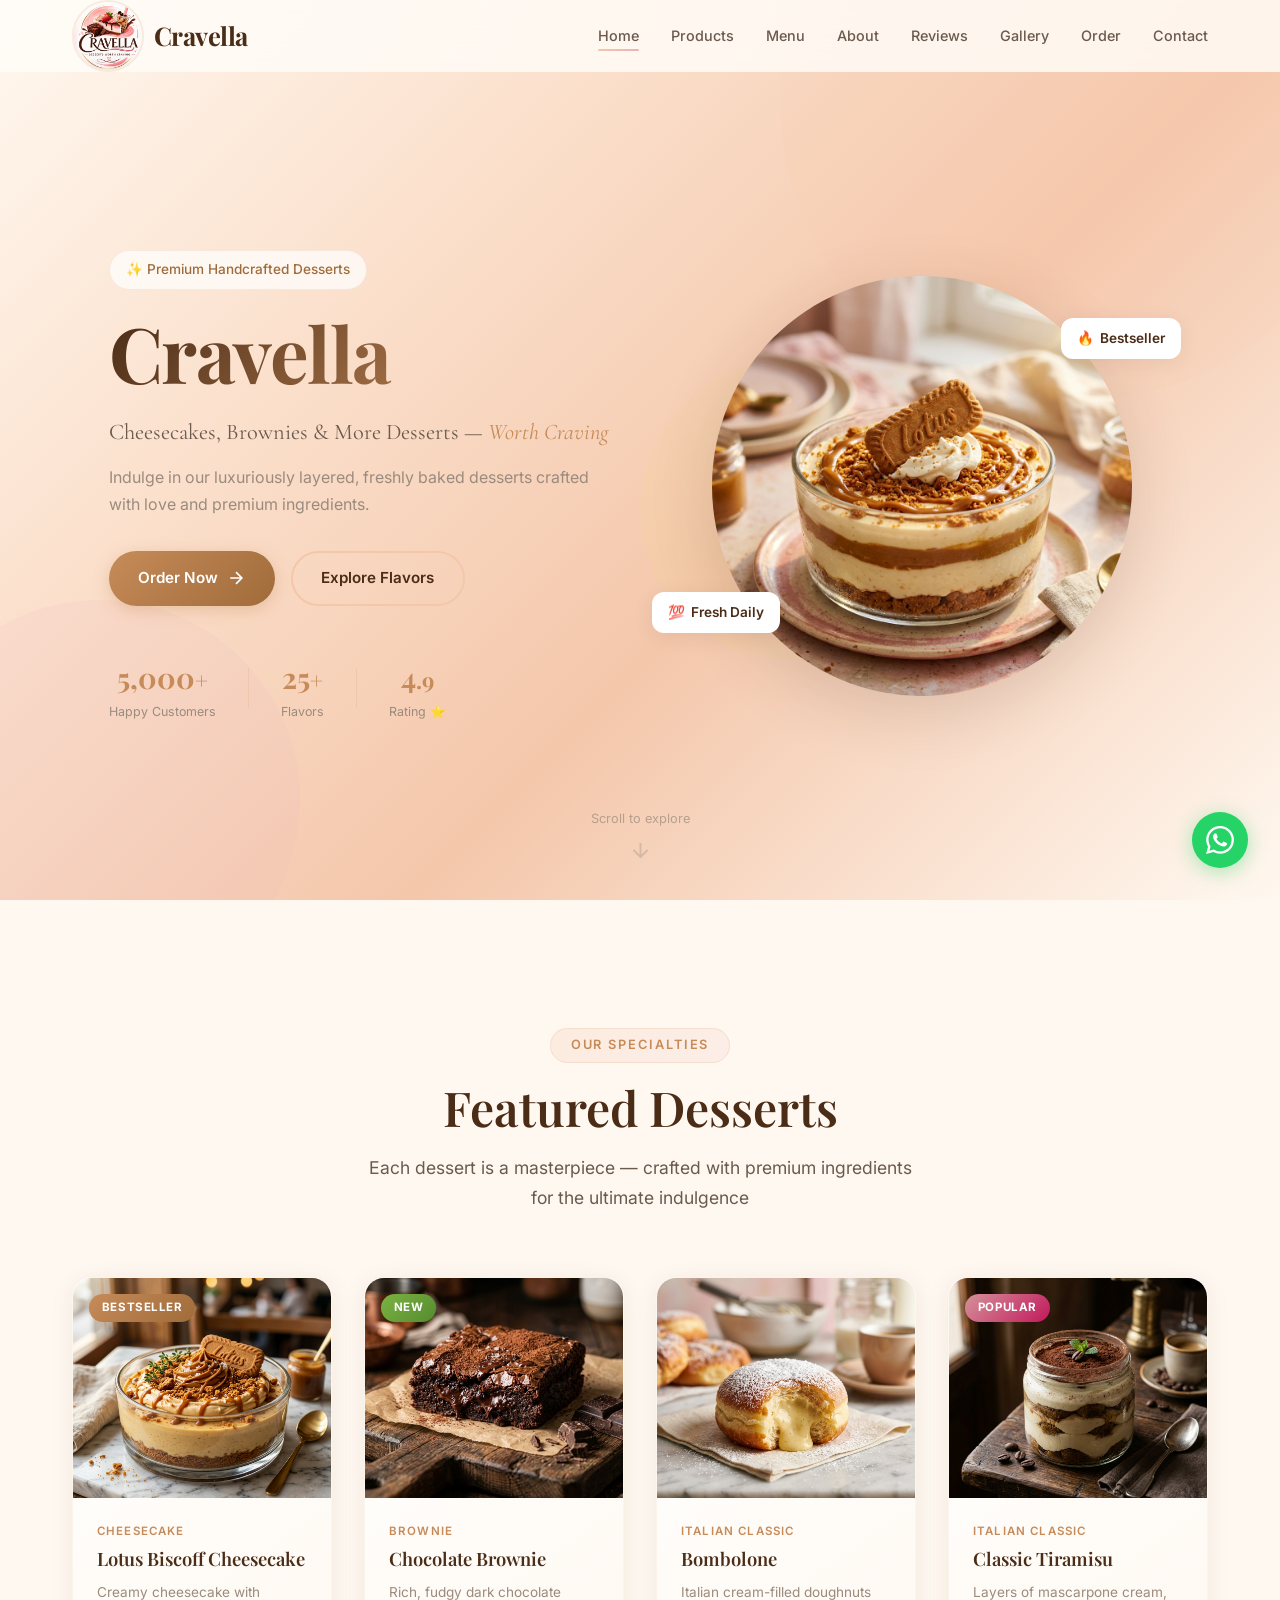
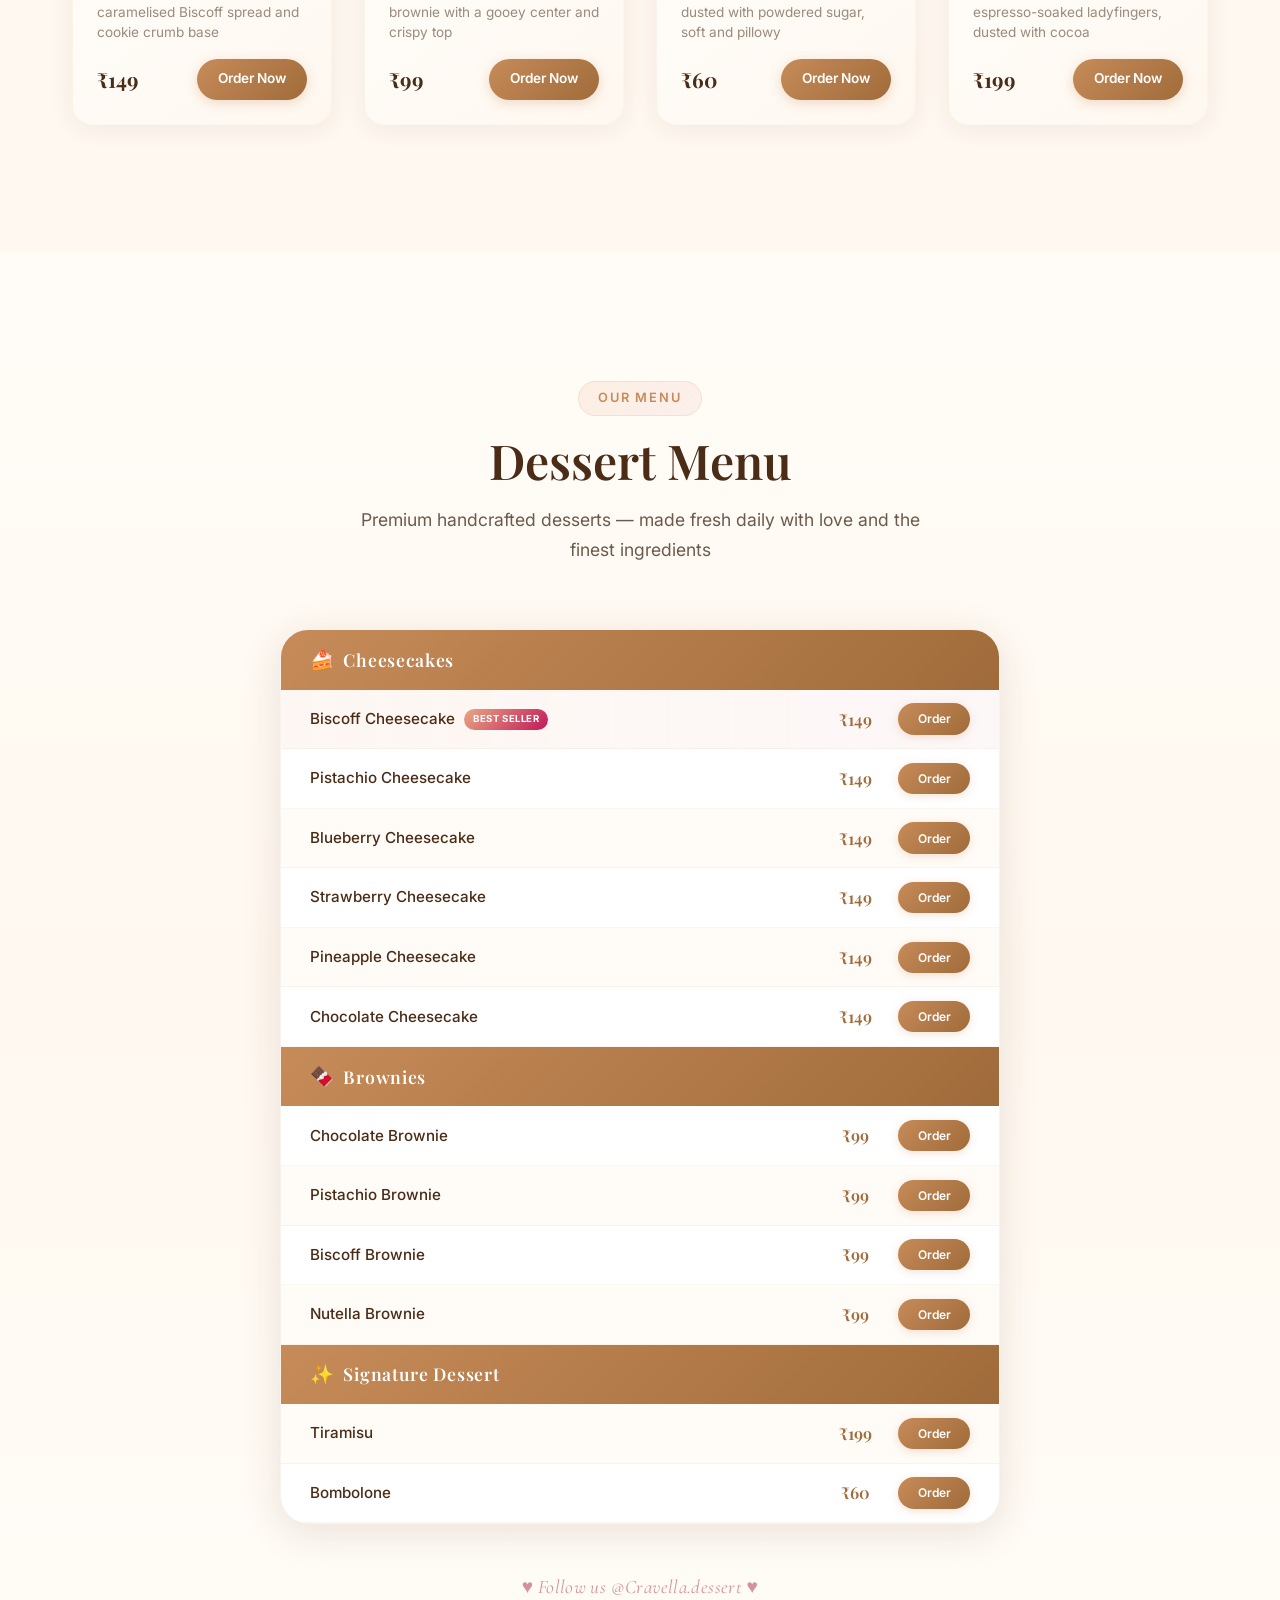
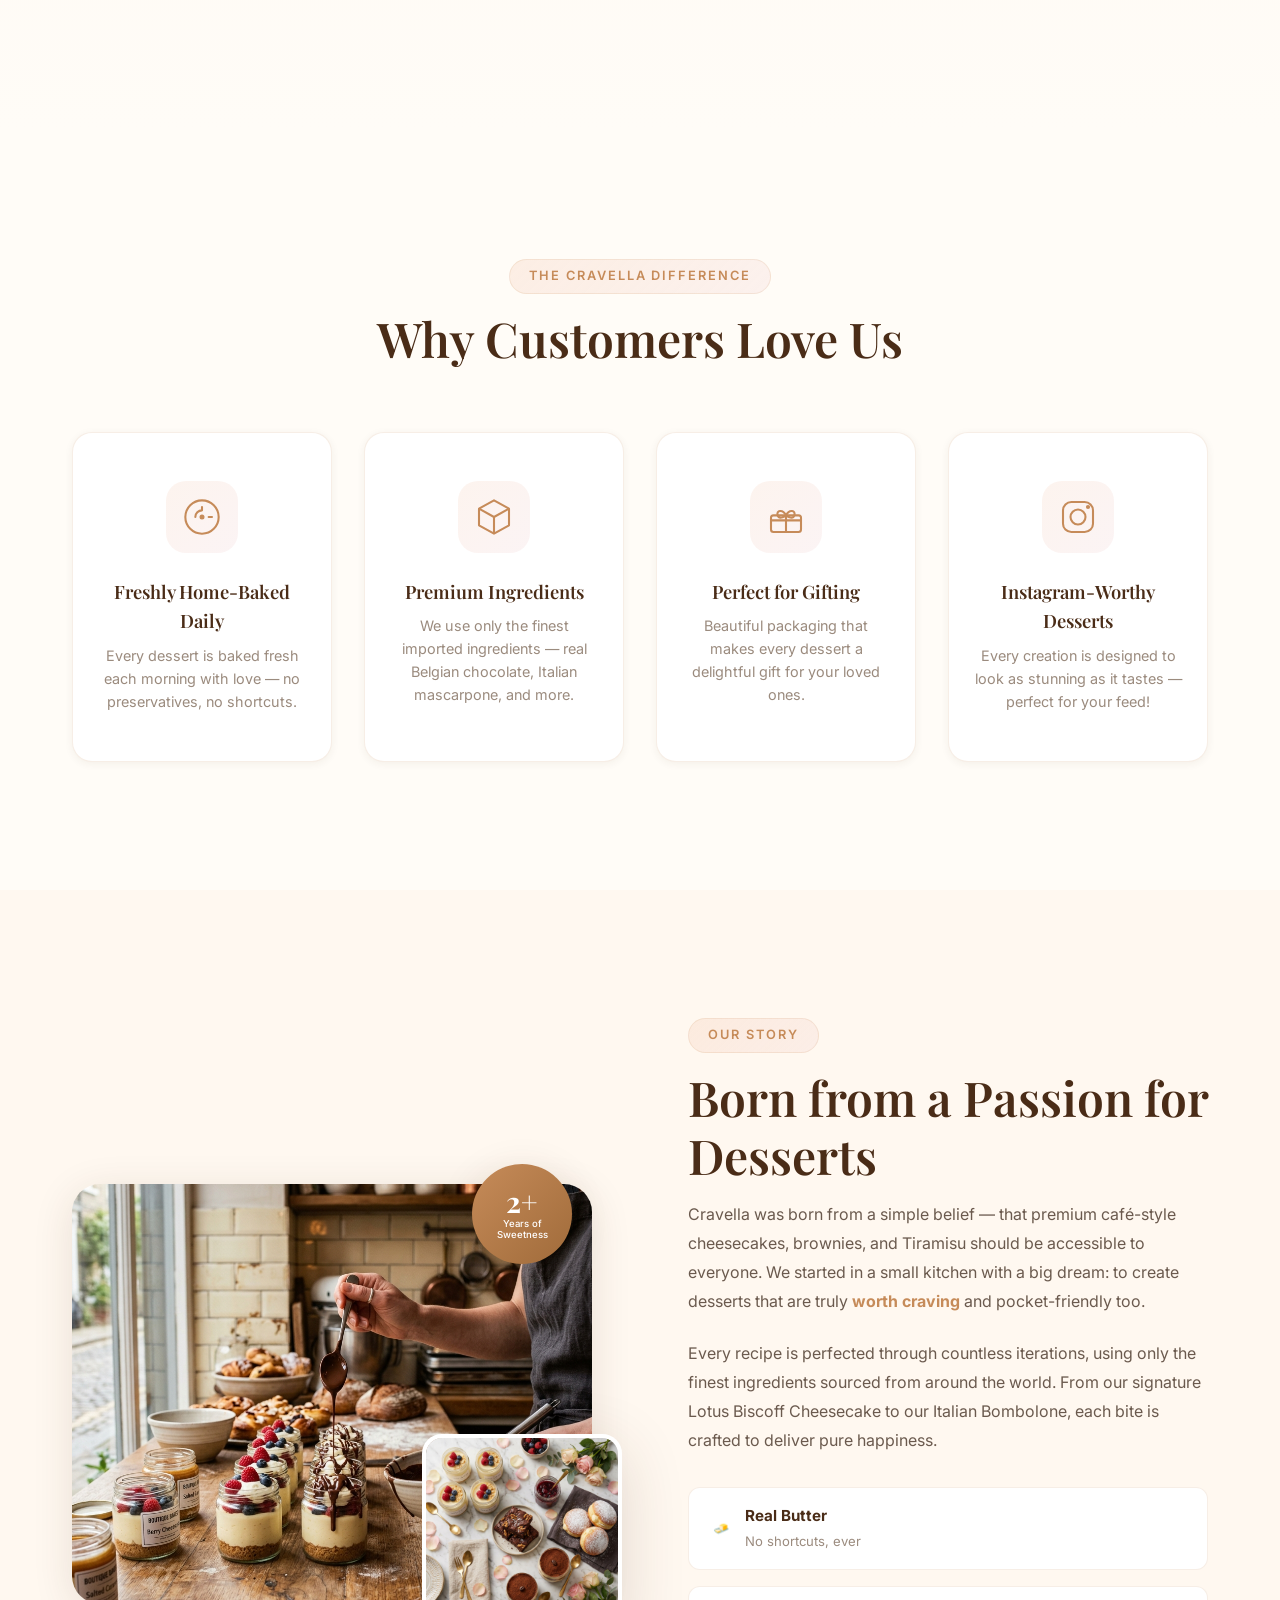
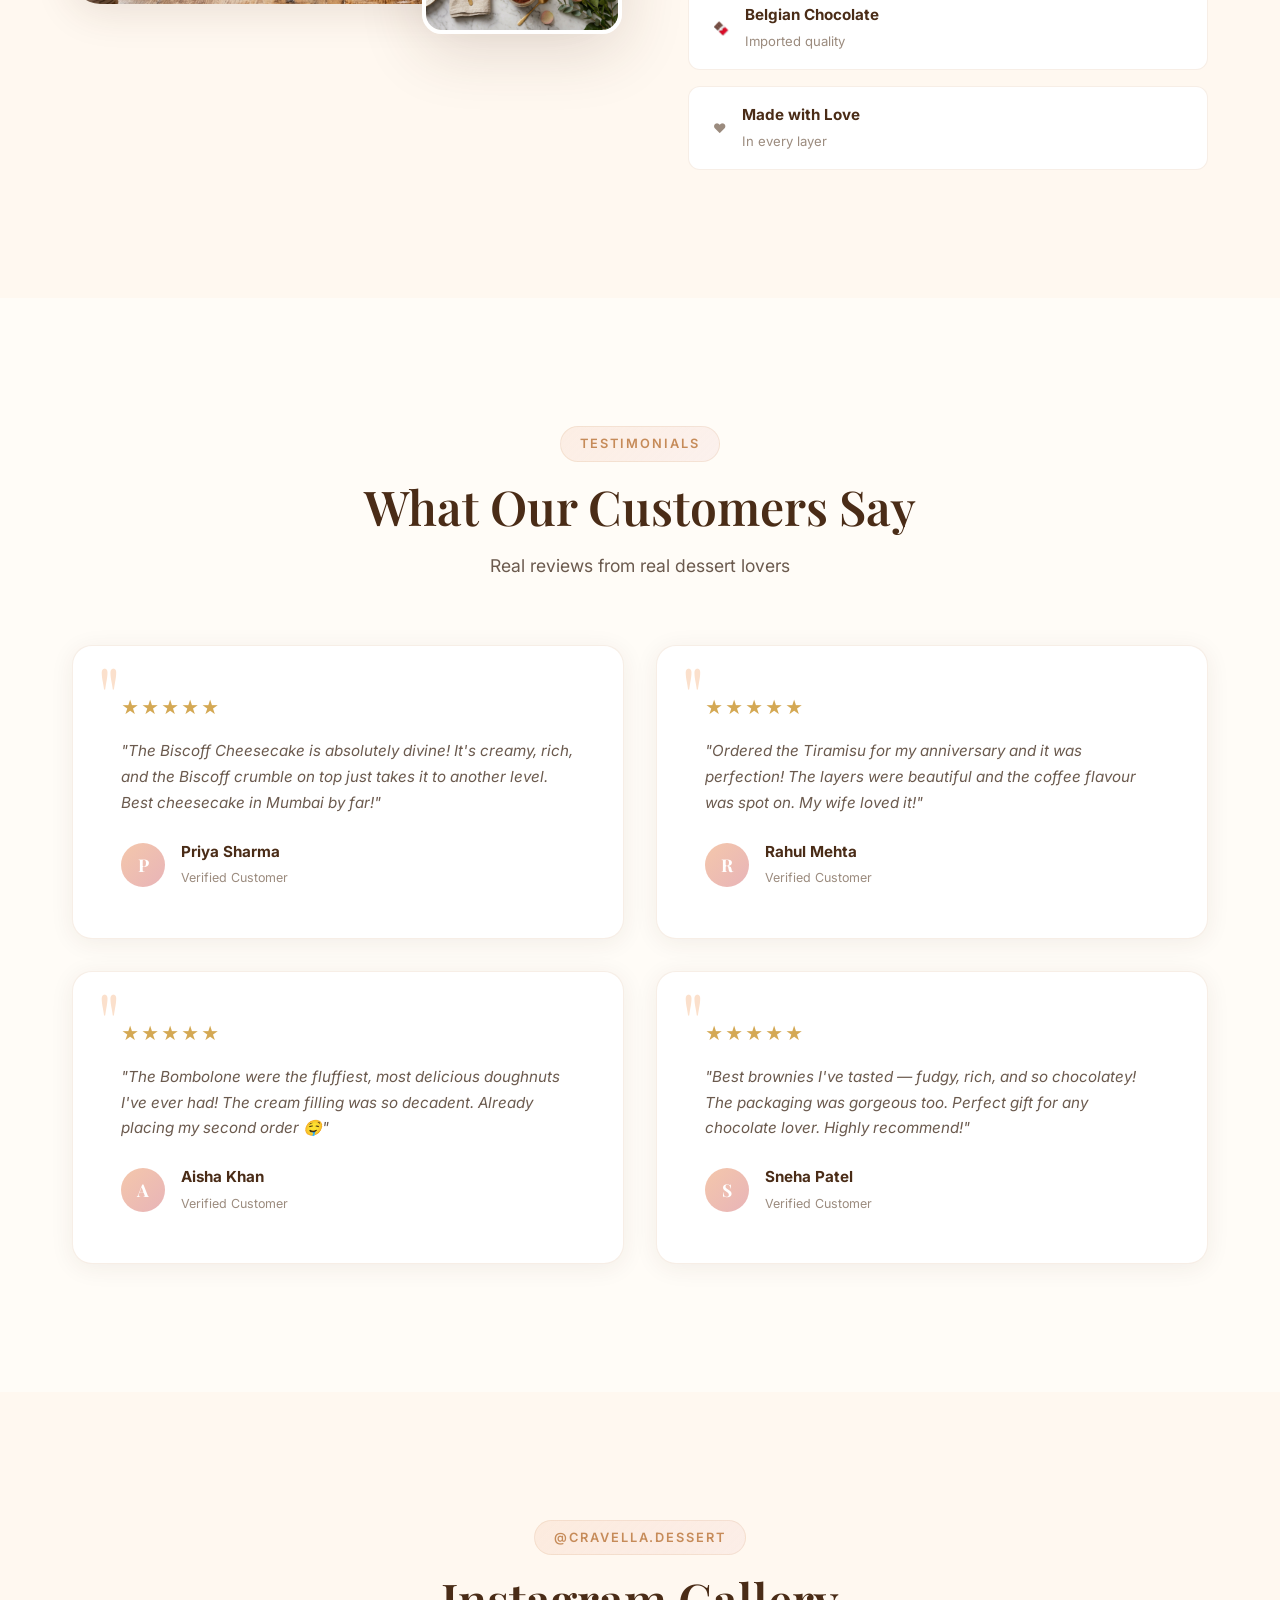
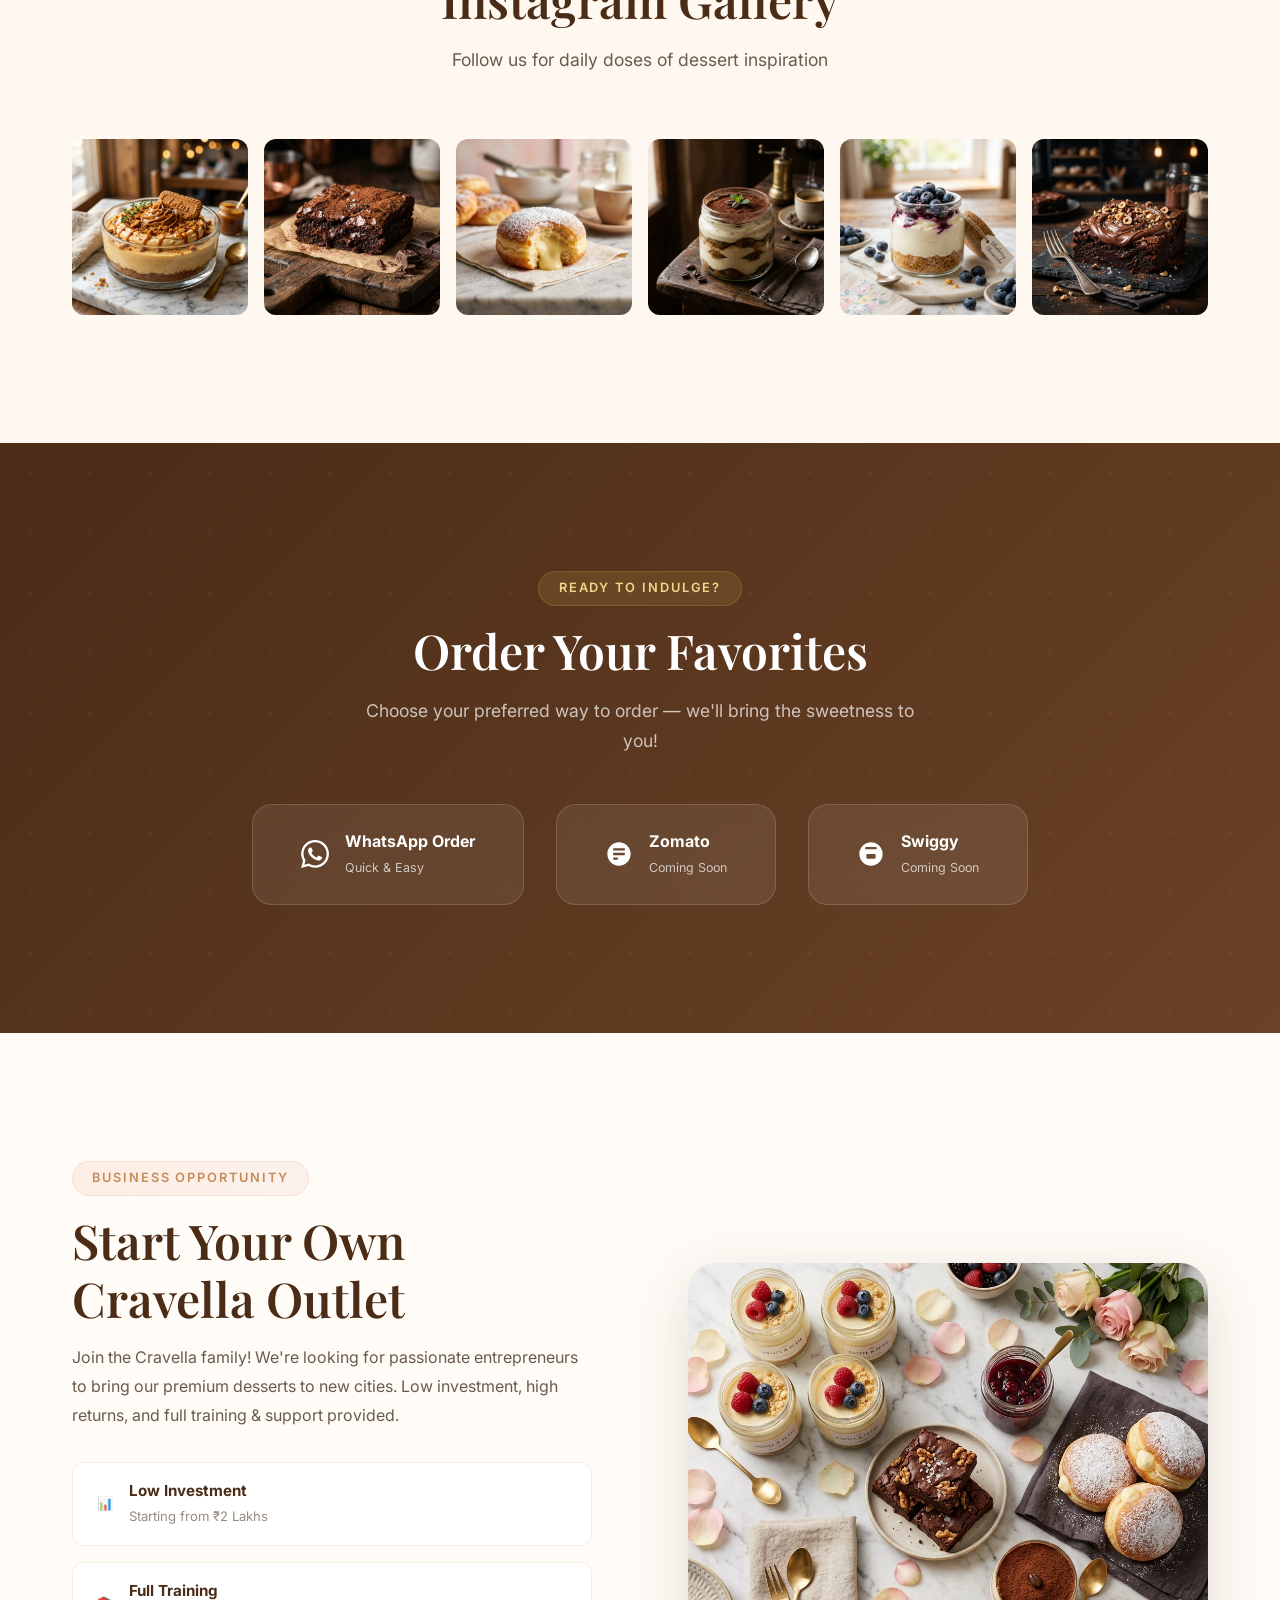
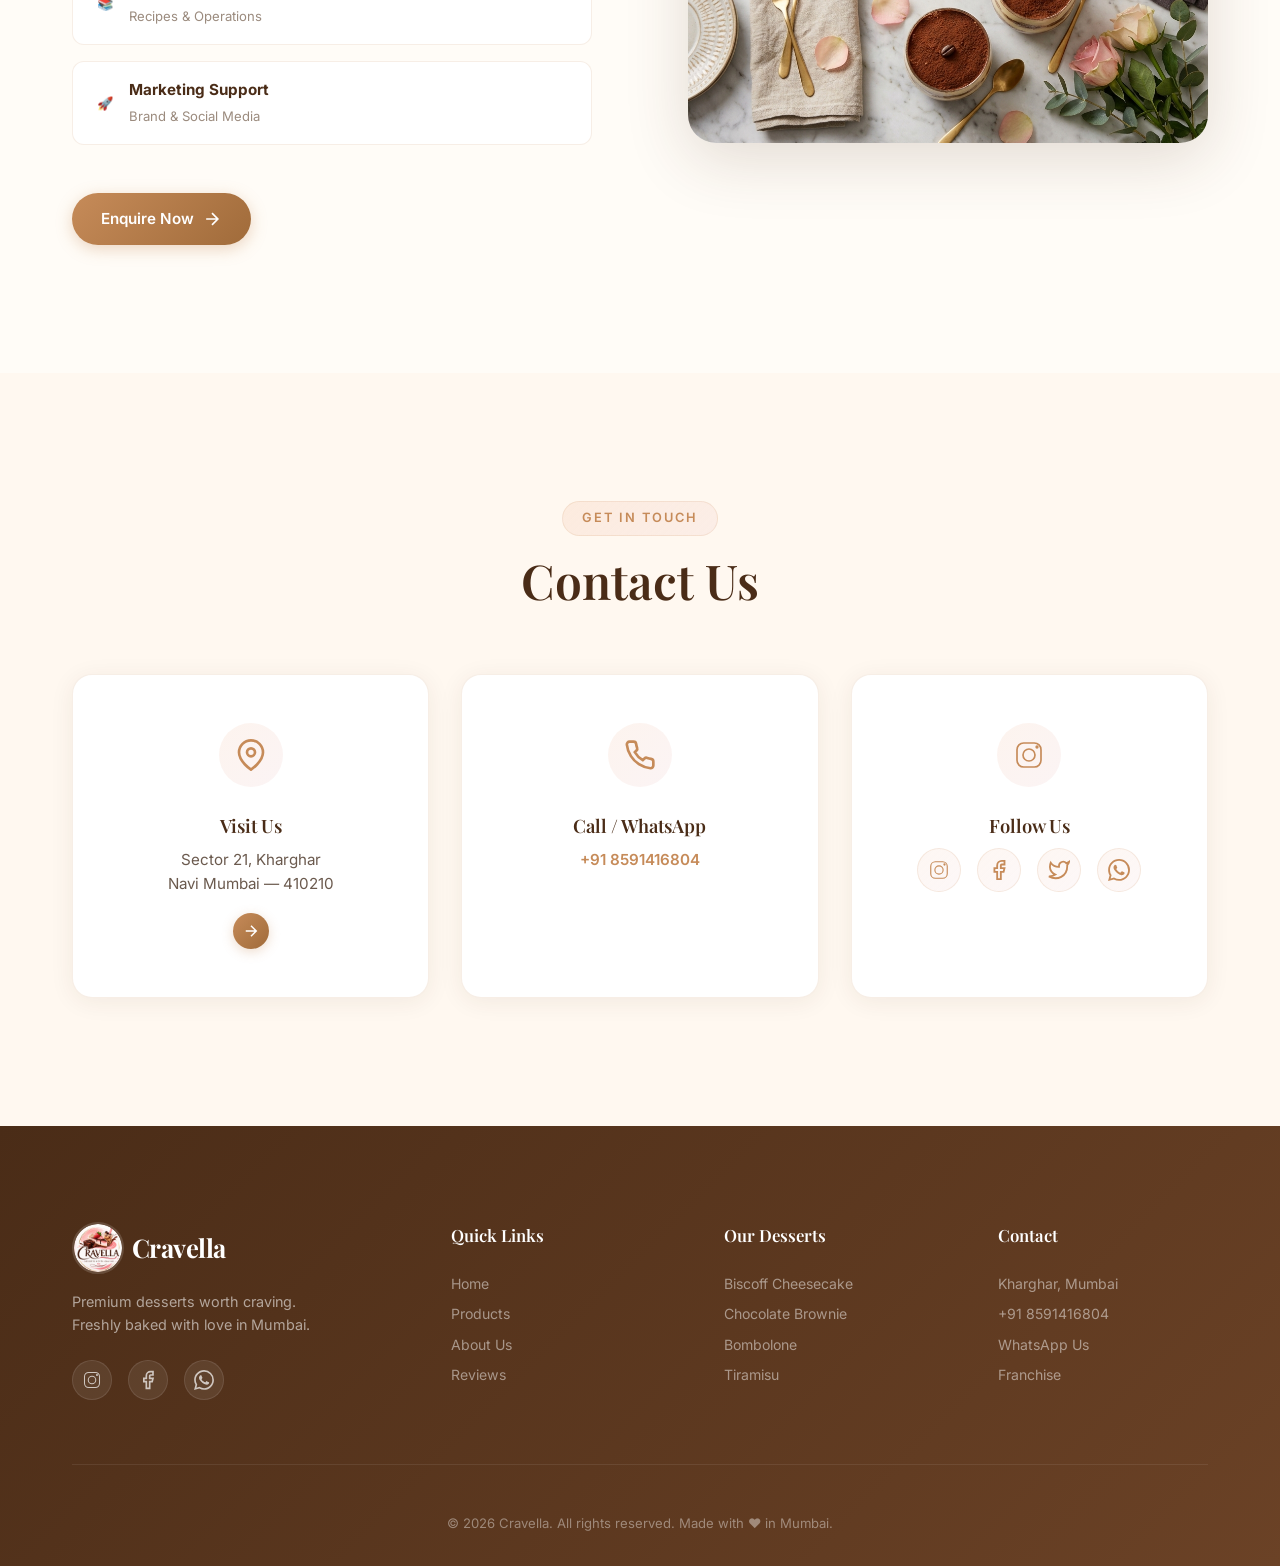
==== commit 293be025: "isnatgram handle update" ====
--- a/index.html
+++ b/index.html
@@ -445,7 +445,7 @@
   <section class="section gallery" id="gallery">
     <div class="container">
       <div class="section-header animate-on-scroll">
-        <span class="section-tag">@cravella.desserts</span>
+        <span class="section-tag">@cravella.dessert</span>
         <h2 class="section-title">Instagram Gallery</h2>
         <p class="section-desc">Follow us for daily doses of dessert inspiration</p>
       </div>
@@ -600,7 +600,7 @@
           </div>
           <h3>Follow Us</h3>
           <div class="social-links">
-            <a href="#" class="social-link" aria-label="Instagram" id="social-instagram">
+            <a href="https://www.instagram.com/cravella.dessert/" class="social-link" aria-label="Instagram" id="social-instagram" target="_blank" rel="noopener">
               <svg width="22" height="22" viewBox="0 0 48 48" fill="none"><rect x="6" y="6" width="36" height="36" rx="10" stroke="currentColor" stroke-width="2.5"/><circle cx="24" cy="24" r="9" stroke="currentColor" stroke-width="2.5"/><circle cx="36" cy="12" r="2.5" fill="currentColor"/></svg>
             </a>
             <a href="#" class="social-link" aria-label="Facebook" id="social-facebook">
@@ -629,7 +629,7 @@
           </a>
           <p class="footer-tagline">Premium desserts worth craving.<br/>Freshly baked with love in Mumbai.</p>
           <div class="footer-social">
-            <a href="#" aria-label="Instagram">
+            <a href="https://www.instagram.com/cravella.dessert/" aria-label="Instagram" target="_blank" rel="noopener">
               <svg width="20" height="20" viewBox="0 0 48 48" fill="none"><rect x="6" y="6" width="36" height="36" rx="10" stroke="currentColor" stroke-width="2.5"/><circle cx="24" cy="24" r="9" stroke="currentColor" stroke-width="2.5"/><circle cx="36" cy="12" r="2.5" fill="currentColor"/></svg>
             </a>
             <a href="#" aria-label="Facebook">
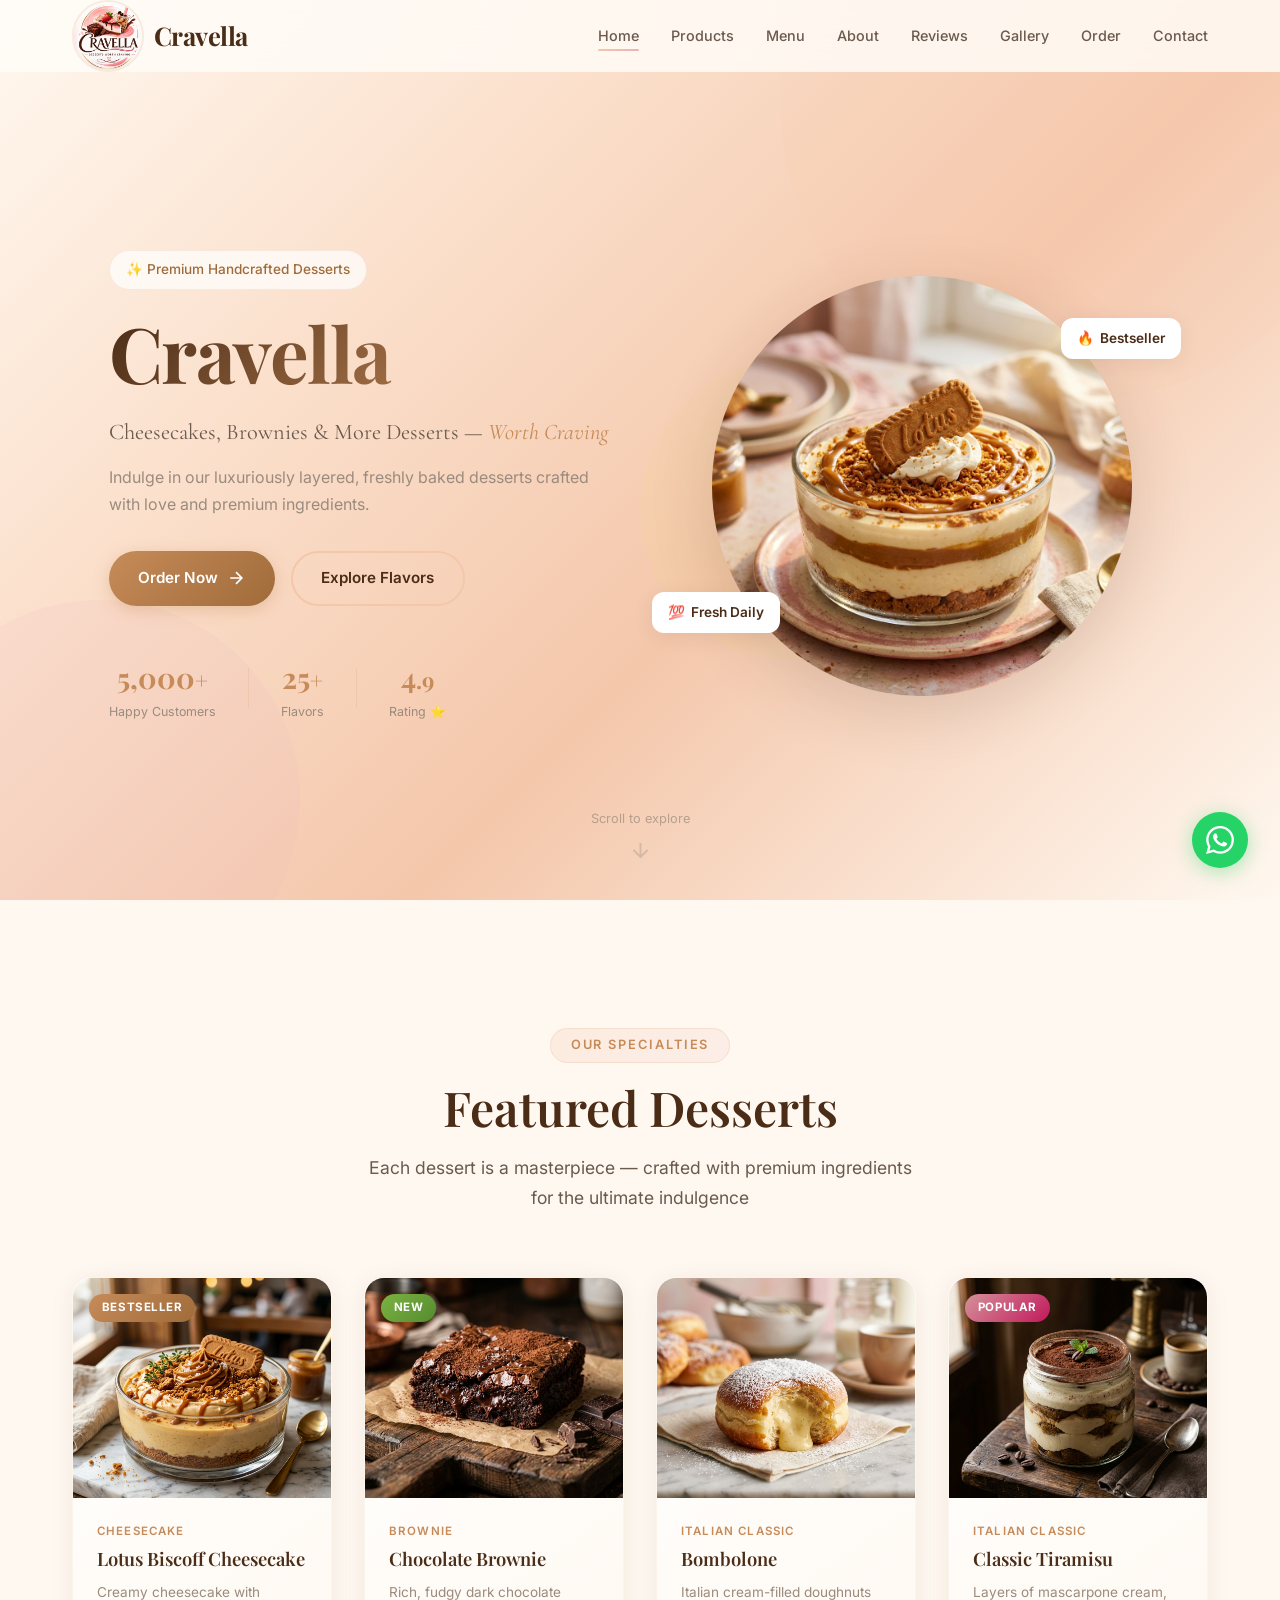
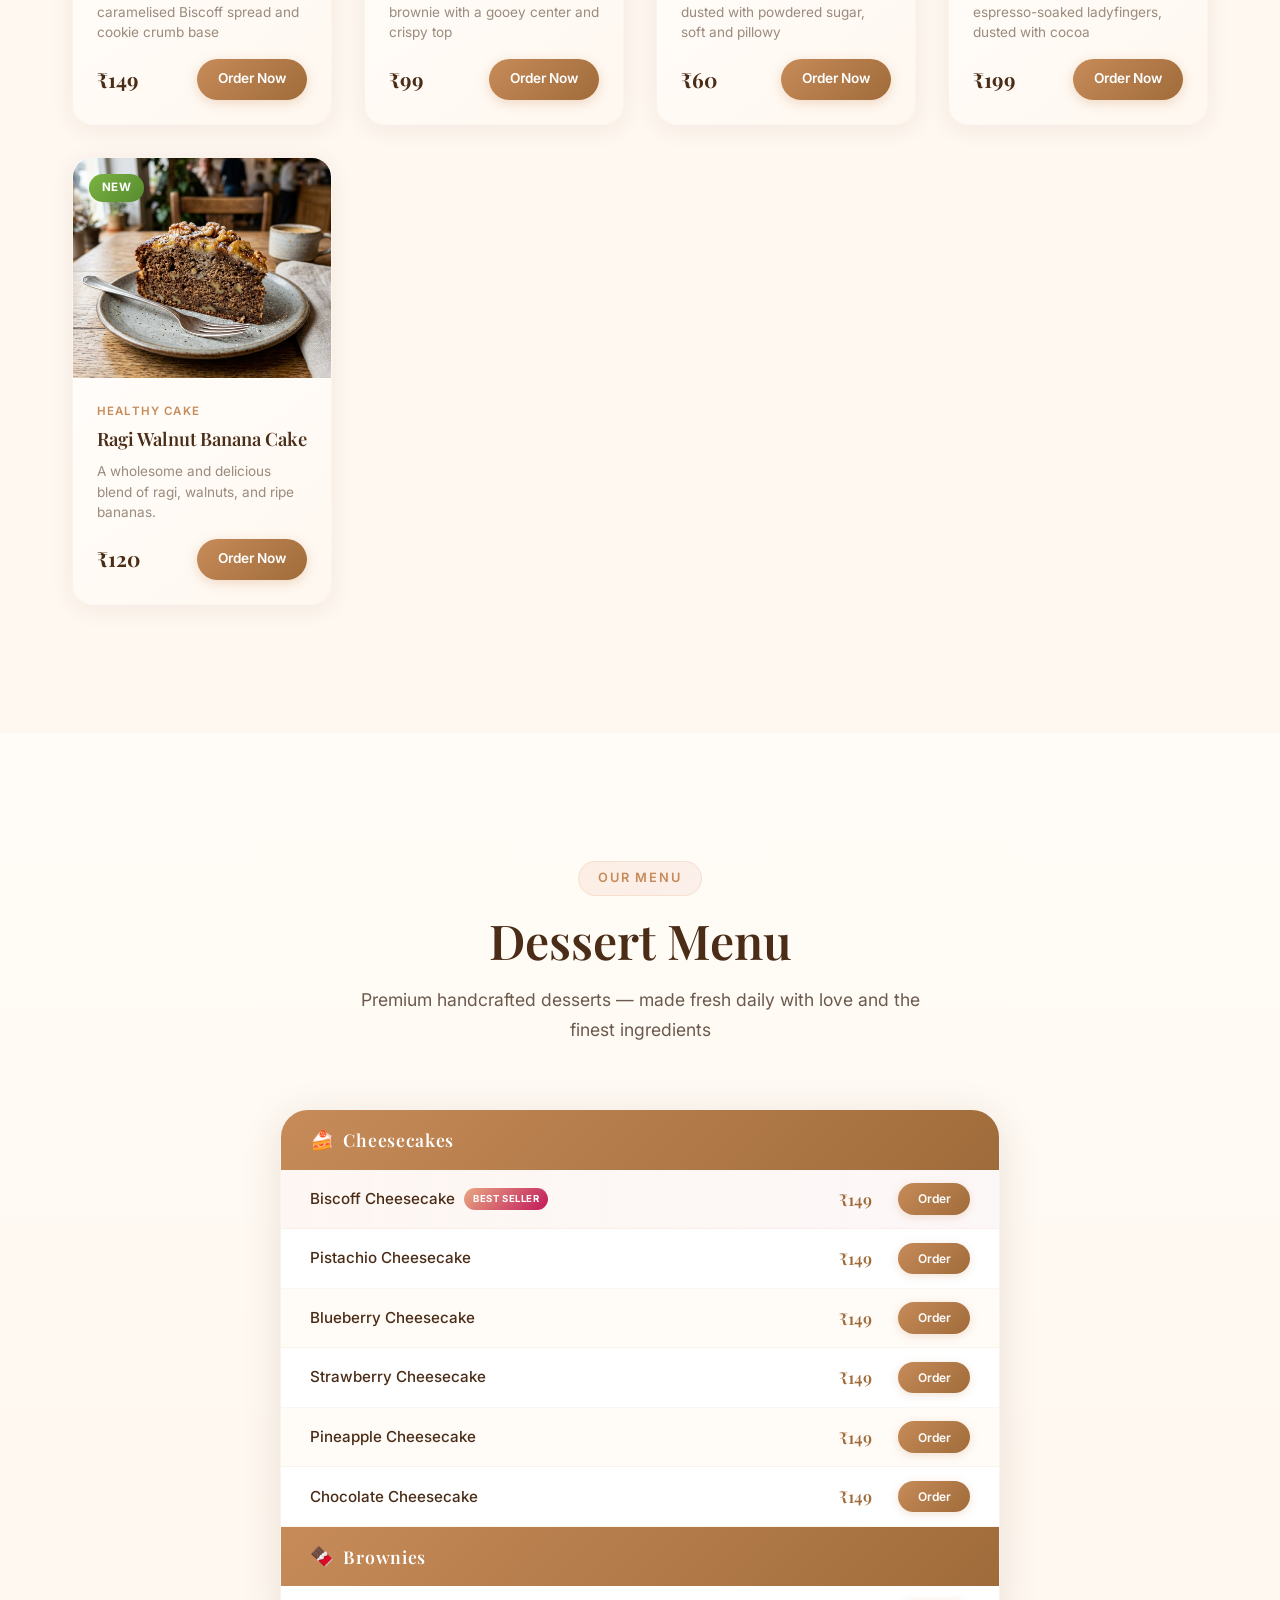
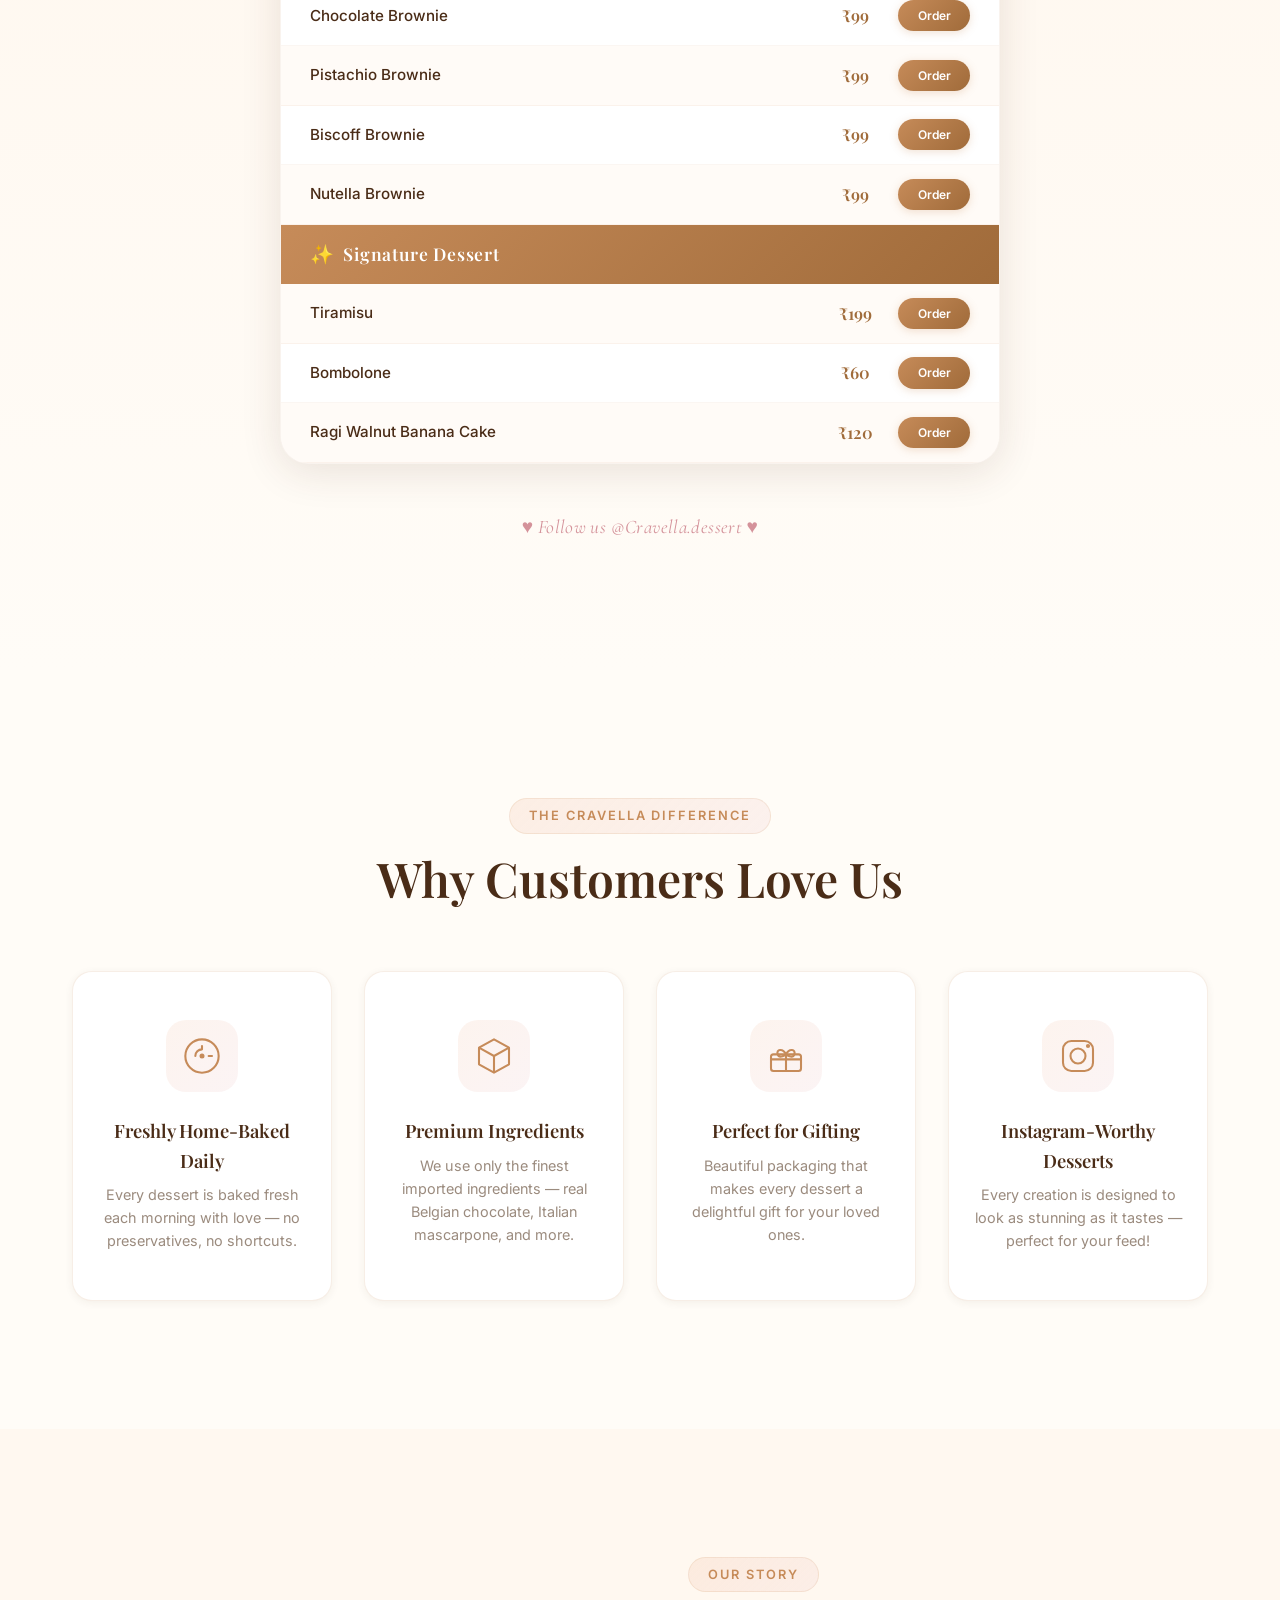
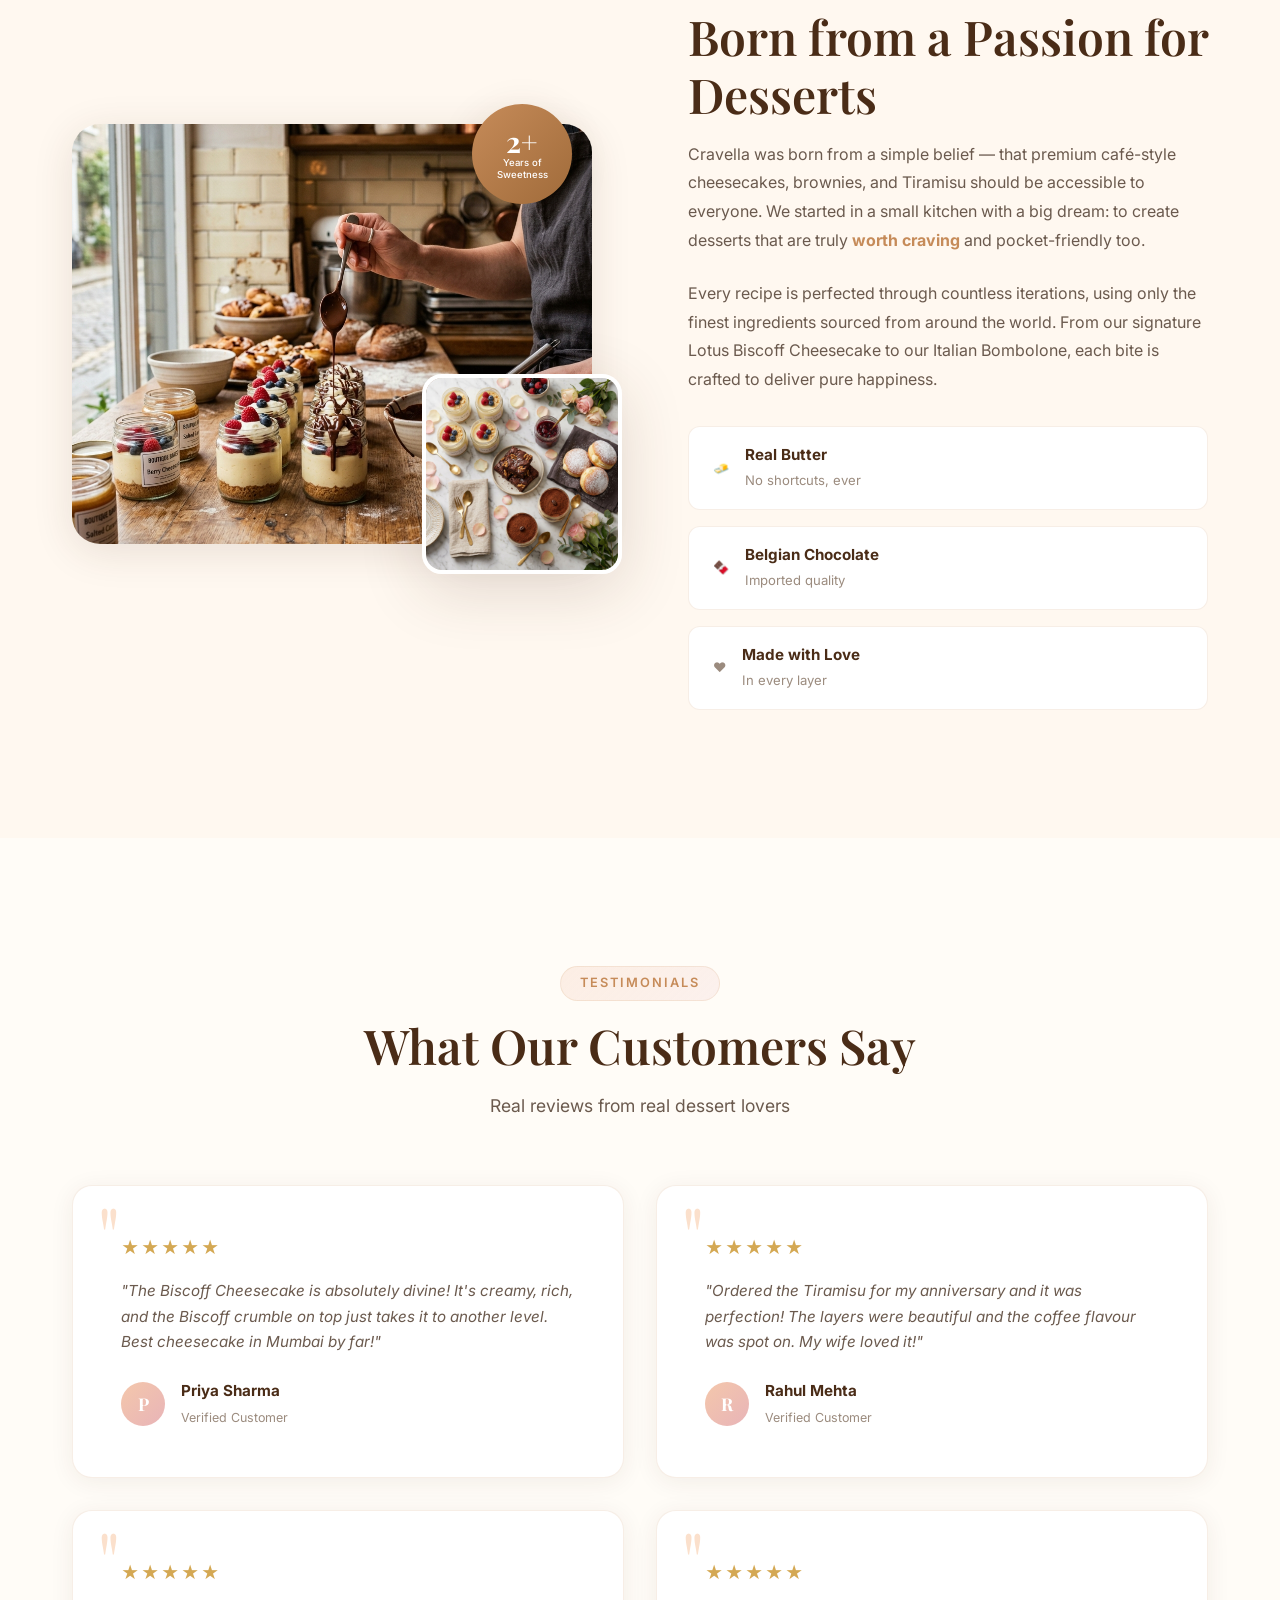
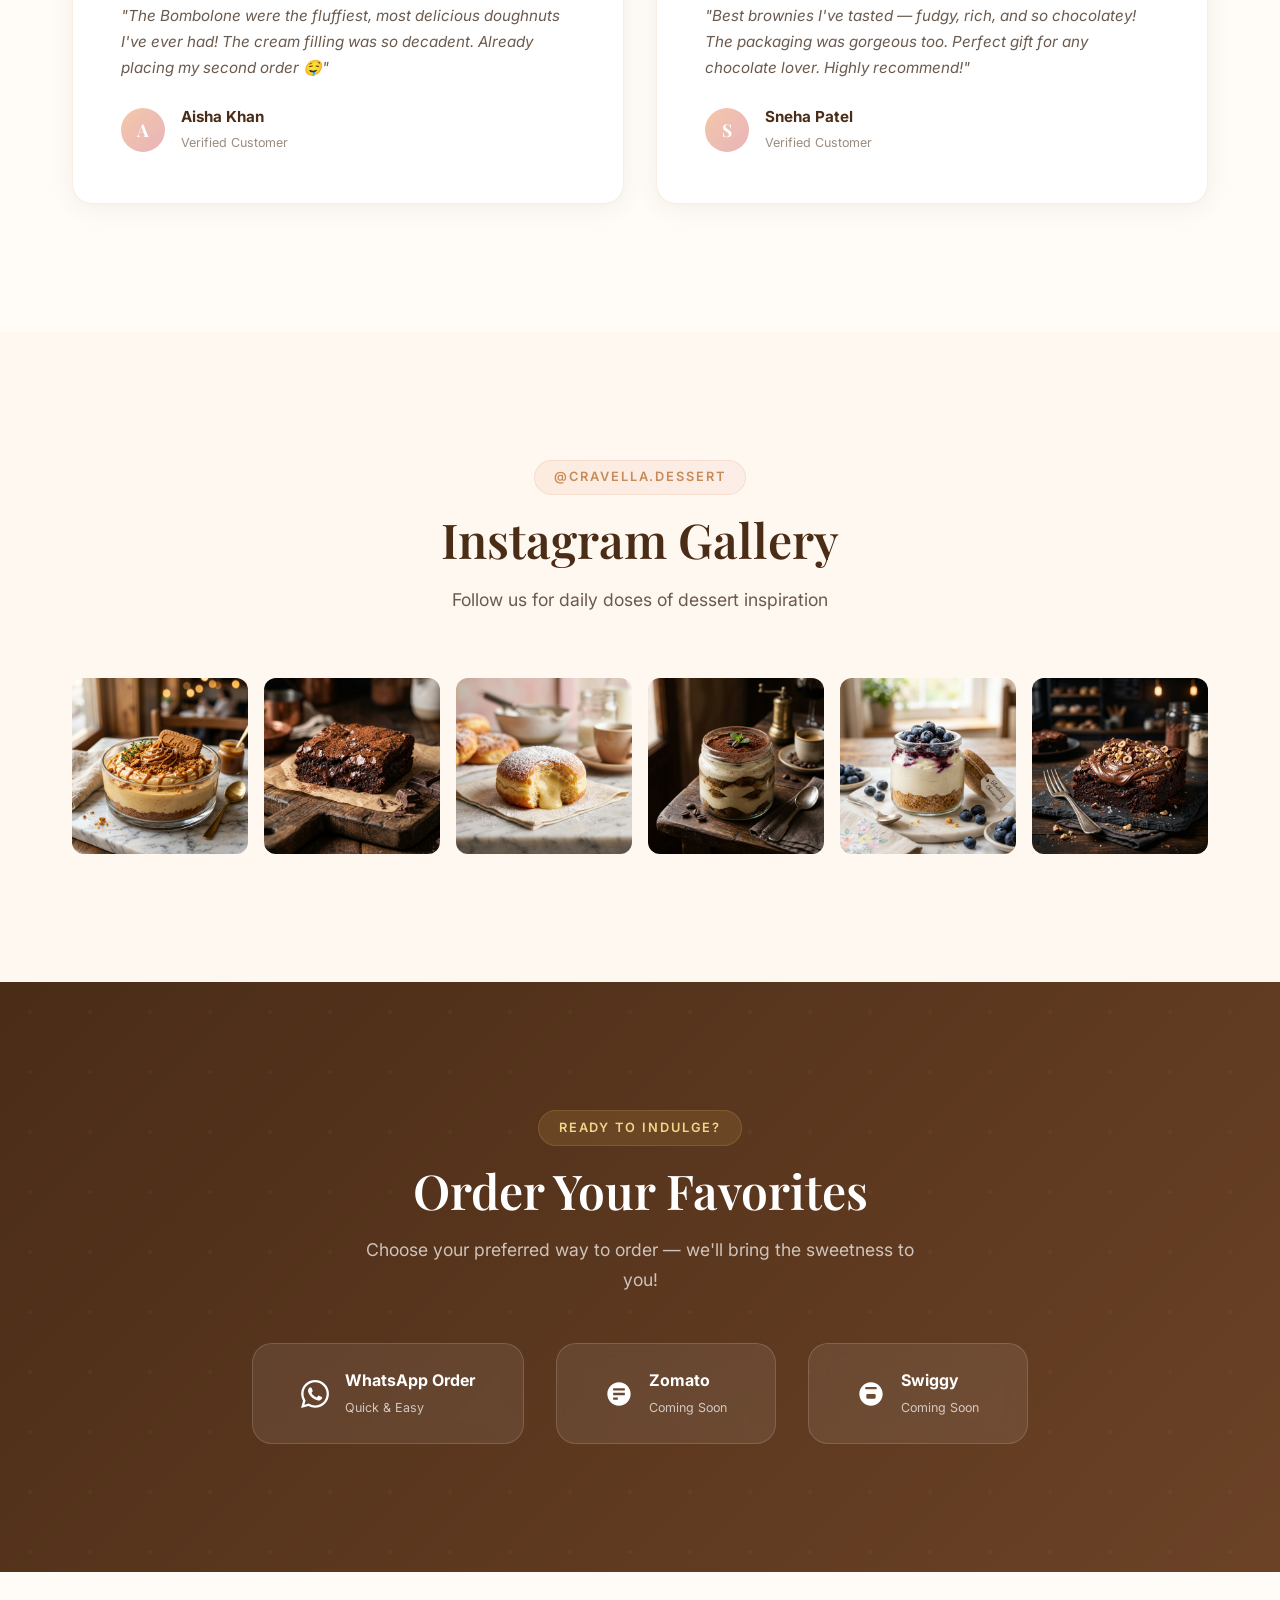
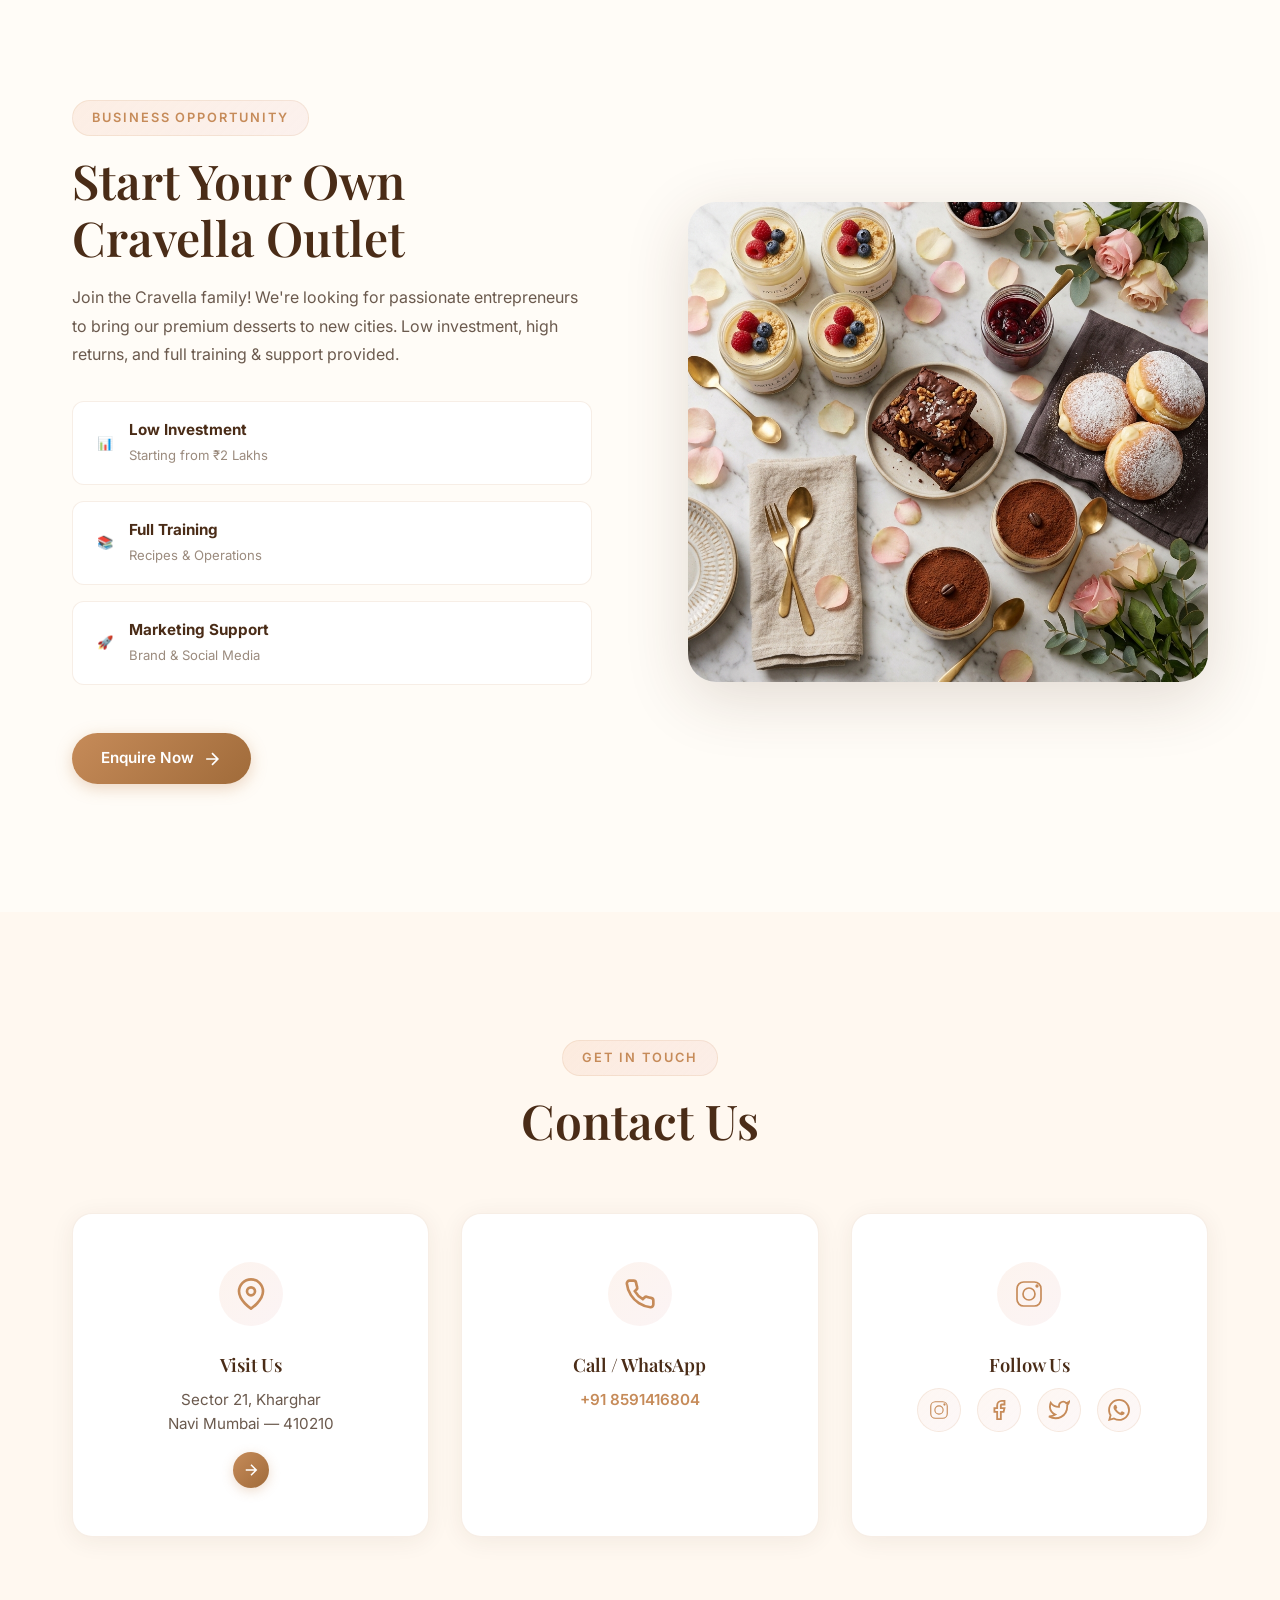
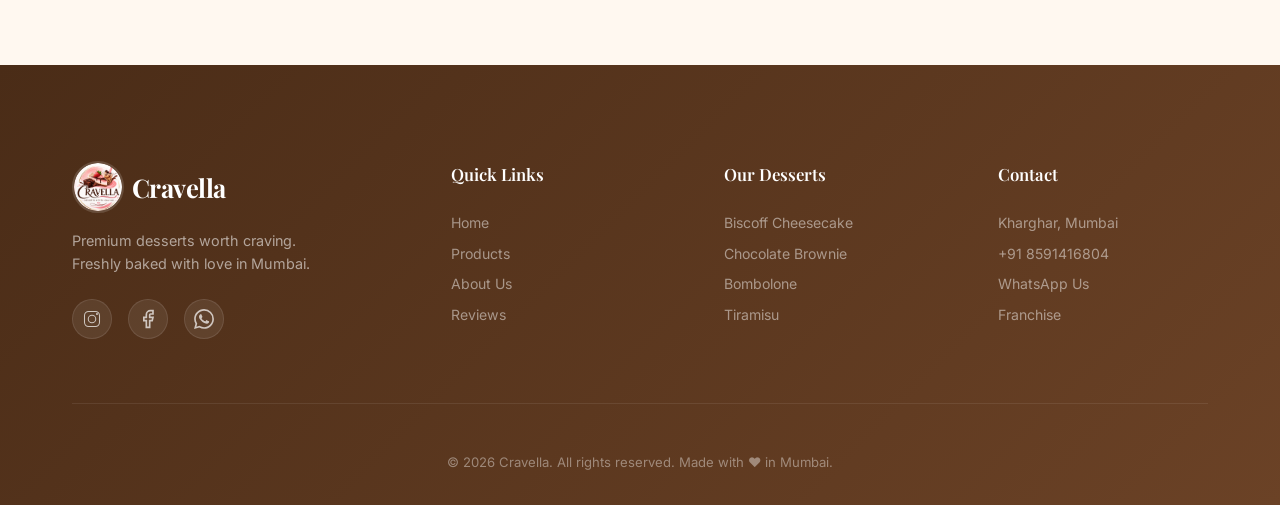
==== commit 6462d722: "added new dessert" ====
--- a/index.html
+++ b/index.html
@@ -191,6 +191,27 @@
           </div>
         </div>
 
+        <div class="product-card animate-on-scroll" id="product-banana-cake">
+          <div class="product-badge new-badge">New</div>
+          <div class="product-image">
+            <img src="assets/ragi_walnut_banana_cake.png" alt="Ragi Walnut Banana Cake" loading="lazy" />
+            <div class="product-overlay">
+              <button class="quick-view-btn">Quick View</button>
+            </div>
+          </div>
+          <div class="product-info">
+            <div class="product-category">Healthy Cake</div>
+            <h3 class="product-name">Ragi Walnut Banana Cake</h3>
+            <p class="product-desc">A wholesome and delicious blend of ragi, walnuts, and ripe bananas.</p>
+            <div class="product-footer">
+              <span class="product-price">₹120</span>
+              <a href="https://wa.me/918591416804?text=Hi! I'd like to order Ragi Walnut Banana Cake" class="btn btn-cart" target="_blank" rel="noopener">
+                Order Now
+              </a>
+            </div>
+          </div>
+        </div>
+
       </div>
     </div>
   </section>
@@ -284,6 +305,11 @@
           <span class="menu-item-name">Bombolone</span>
           <span class="menu-item-price">₹60</span>
           <a href="https://wa.me/918591416804?text=Hi! I'd like to order Bombolone" class="menu-order-btn" target="_blank" rel="noopener">Order</a>
+        </div>
+        <div class="menu-item" id="menu-banana-cake">
+          <span class="menu-item-name">Ragi Walnut Banana Cake</span>
+          <span class="menu-item-price">₹120</span>
+          <a href="https://wa.me/918591416804?text=Hi! I'd like to order Ragi Walnut Banana Cake" class="menu-order-btn" target="_blank" rel="noopener">Order</a>
         </div>
 
       </div>
